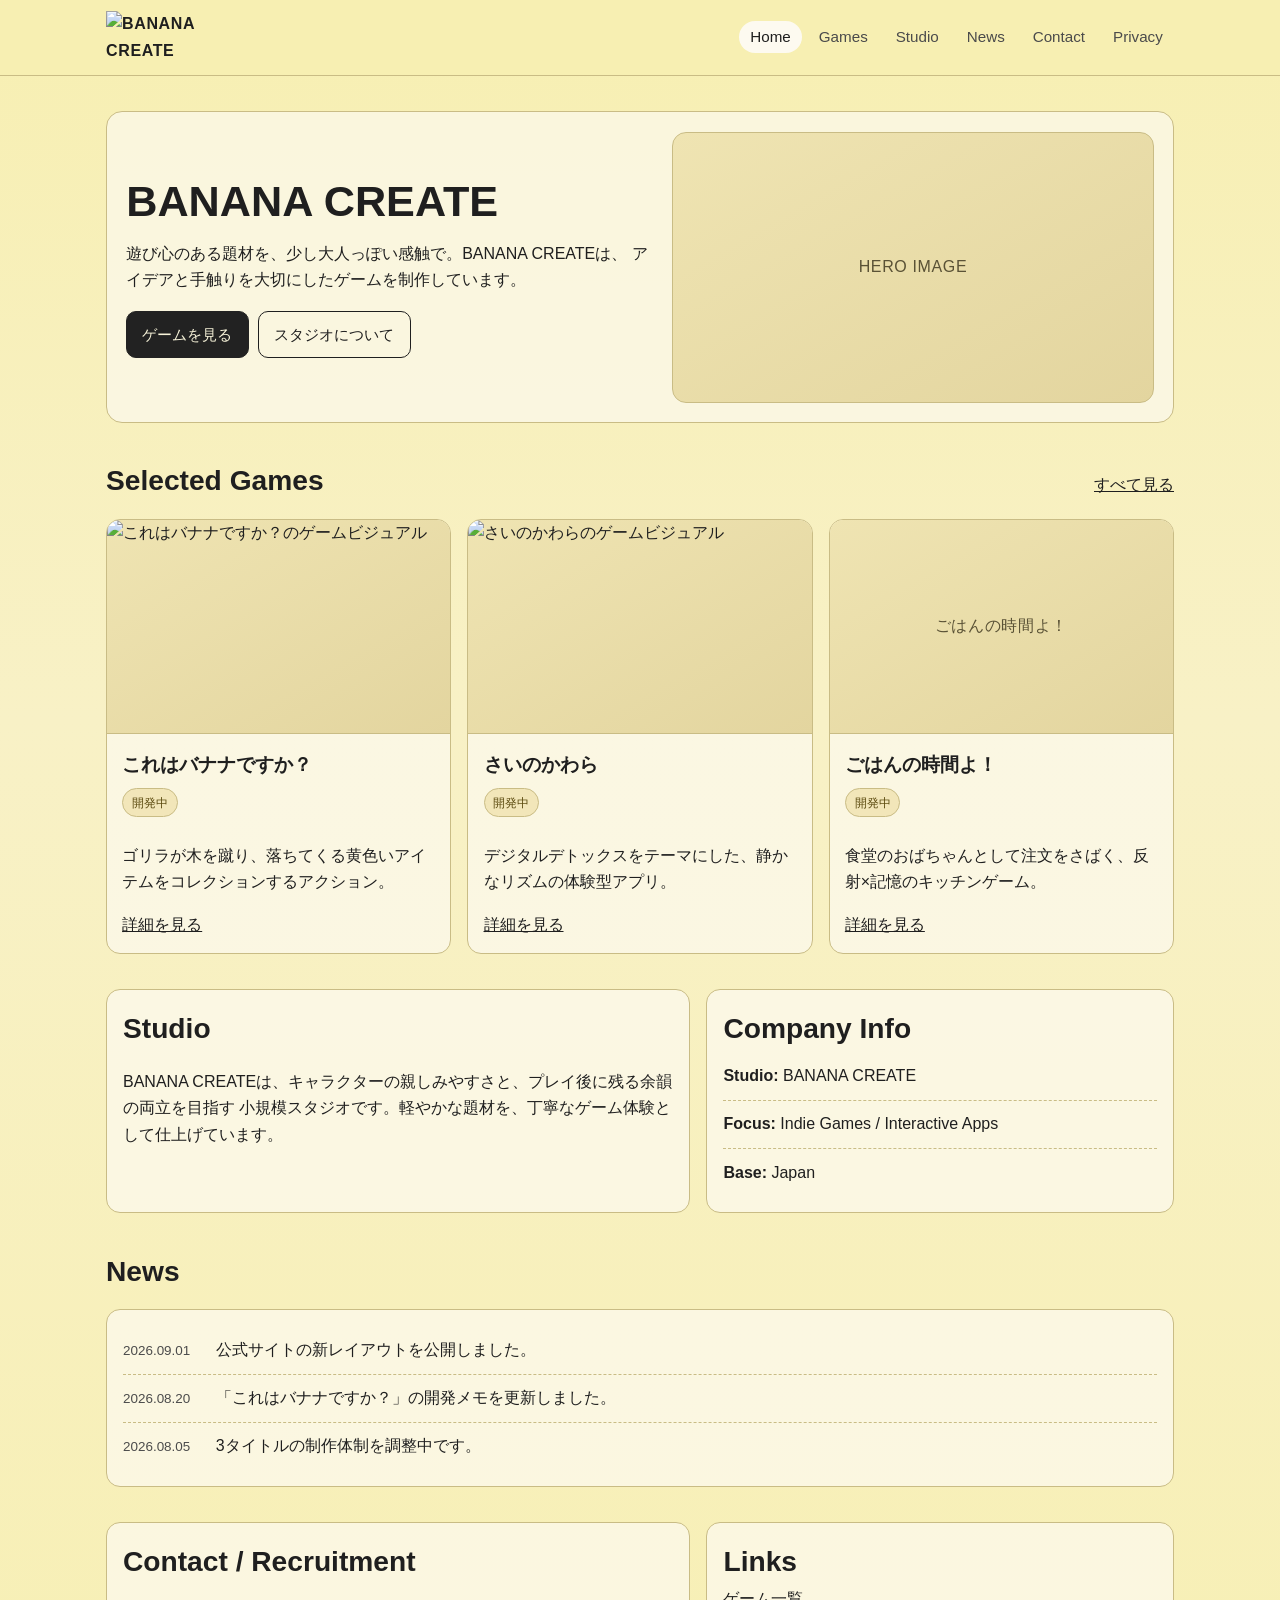
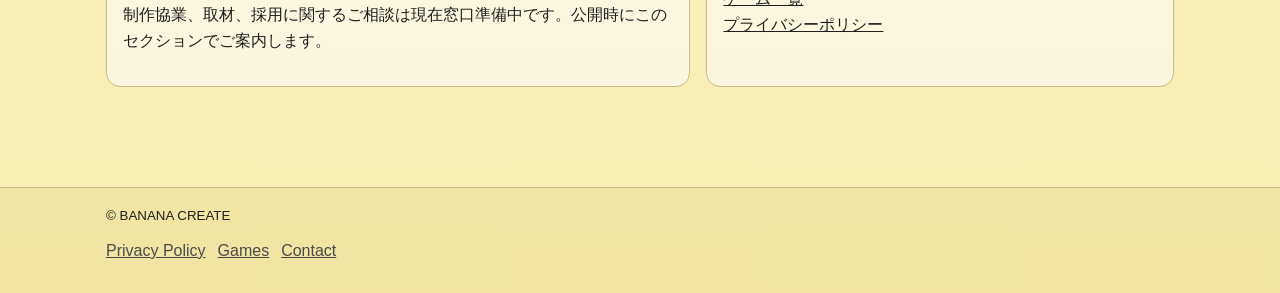
==== index.html @ 0232036c "Improve nav accessibility and image fallbacks Co-authored-by: chikainoue111-sys <240692958+chikainou" ====
<!doctype html>
<html lang="ja">
  <head>
    <meta charset="utf-8" />
    <meta name="viewport" content="width=device-width,initial-scale=1" />
    <title>BANANA CREATE | Indie Game Studio</title>
    <meta
      name="description"
      content="BANANA CREATEの公式サイト。制作中ゲーム、スタジオ情報、ニュース、連絡先を掲載。"
    />
    <link rel="stylesheet" href="./styles.css" />
  </head>
  <body>
    <a class="skip-link" href="#main">本文へスキップ</a>
    <header class="site-header">
      <div class="nav-wrap">
        <a class="brand" href="./index.html">
          <img src="./assets/logo-banana-create.png" alt="BANANA CREATE" />
        </a>
        <button class="menu-toggle" data-menu-toggle aria-expanded="false" aria-controls="global-nav">
          メニュー
        </button>
        <nav class="site-nav" id="global-nav" data-site-nav aria-label="グローバルナビゲーション">
          <ul>
            <li><a href="./index.html" aria-current="page">Home</a></li>
            <li><a href="./games/index.html">Games</a></li>
            <li><a href="#about">Studio</a></li>
            <li><a href="#news">News</a></li>
            <li><a href="#contact">Contact</a></li>
            <li><a href="./privacy.html">Privacy</a></li>
          </ul>
        </nav>
      </div>
    </header>

    <main id="main" class="main-wrap">
      <section class="hero" aria-labelledby="hero-title">
        <div class="hero-copy">
          <h1 id="hero-title">BANANA CREATE</h1>
          <p>
            遊び心のある題材を、少し大人っぽい感触で。BANANA CREATEは、
            アイデアと手触りを大切にしたゲームを制作しています。
          </p>
          <div class="hero-cta">
            <a class="btn btn-primary" href="./games/index.html">ゲームを見る</a>
            <a class="btn" href="#about">スタジオについて</a>
          </div>
        </div>
        <figure class="media-frame" data-fallback="HERO IMAGE">
          <img src="./assets/hero-banana-create.jpg" alt="BANANA CREATE メインビジュアル" loading="eager" />
          <figcaption class="media-fallback" hidden>HERO IMAGE</figcaption>
        </figure>
      </section>

      <section id="games" aria-labelledby="games-title">
        <div class="section-head">
          <h2 id="games-title">Selected Games</h2>
          <a href="./games/index.html">すべて見る</a>
        </div>
        <div class="games-grid">
          <article class="game-card">
            <figure class="media-frame" data-fallback="これはバナナですか？">
              <img src="./assets/game-koreha-banana.jpg" alt="これはバナナですか？のゲームビジュアル" loading="lazy" />
              <figcaption class="media-fallback" hidden>これはバナナですか？</figcaption>
            </figure>
            <div class="game-card-body">
              <h3>これはバナナですか？</h3>
              <span class="status">開発中</span>
              <p>ゴリラが木を蹴り、落ちてくる黄色いアイテムをコレクションするアクション。</p>
              <a href="./games/koreha-banana.html">詳細を見る</a>
            </div>
          </article>

          <article class="game-card">
            <figure class="media-frame" data-fallback="さいのかわら">
              <img src="./assets/game-sainokawara.jpg" alt="さいのかわらのゲームビジュアル" loading="lazy" />
              <figcaption class="media-fallback" hidden>さいのかわら</figcaption>
            </figure>
            <div class="game-card-body">
              <h3>さいのかわら</h3>
              <span class="status">開発中</span>
              <p>デジタルデトックスをテーマにした、静かなリズムの体験型アプリ。</p>
              <a href="./games/sainokawara.html">詳細を見る</a>
            </div>
          </article>

          <article class="game-card">
            <figure class="media-frame" data-fallback="ごはんの時間よ！">
              <img src="./assets/game-gohan-no-jikan.jpg" alt="ごはんの時間よ！のゲームビジュアル" loading="lazy" />
              <figcaption class="media-fallback" hidden>ごはんの時間よ！</figcaption>
            </figure>
            <div class="game-card-body">
              <h3>ごはんの時間よ！</h3>
              <span class="status">開発中</span>
              <p>食堂のおばちゃんとして注文をさばく、反射×記憶のキッチンゲーム。</p>
              <a href="./games/gohan-no-jikan.html">詳細を見る</a>
            </div>
          </article>
        </div>
      </section>

      <section id="about" class="split" aria-labelledby="about-title">
        <div class="panel">
          <h2 id="about-title">Studio</h2>
          <p>
            BANANA CREATEは、キャラクターの親しみやすさと、プレイ後に残る余韻の両立を目指す
            小規模スタジオです。軽やかな題材を、丁寧なゲーム体験として仕上げています。
          </p>
        </div>
        <div class="panel">
          <h2>Company Info</h2>
          <ul class="meta-list">
            <li><strong>Studio:</strong> BANANA CREATE</li>
            <li><strong>Focus:</strong> Indie Games / Interactive Apps</li>
            <li><strong>Base:</strong> Japan</li>
          </ul>
        </div>
      </section>

      <section id="news" aria-labelledby="news-title">
        <div class="section-head">
          <h2 id="news-title">News</h2>
        </div>
        <div class="panel">
          <ul class="news-list">
            <li><time datetime="2026-09-01">2026.09.01</time>公式サイトの新レイアウトを公開しました。</li>
            <li><time datetime="2026-08-20">2026.08.20</time>「これはバナナですか？」の開発メモを更新しました。</li>
            <li><time datetime="2026-08-05">2026.08.05</time>3タイトルの制作体制を調整中です。</li>
          </ul>
        </div>
      </section>

      <section id="contact" class="split" aria-labelledby="contact-title">
        <div class="panel">
          <h2 id="contact-title">Contact / Recruitment</h2>
          <p>
            制作協業、取材、採用に関するご相談は現在窓口準備中です。公開時にこのセクションでご案内します。
          </p>
        </div>
        <div class="panel">
          <h2>Links</h2>
          <ul class="link-list">
            <li><a href="./games/index.html">ゲーム一覧</a></li>
            <li><a href="./privacy.html">プライバシーポリシー</a></li>
          </ul>
        </div>
      </section>
    </main>

    <footer class="site-footer">
      <div class="footer-wrap">
        <small>© BANANA CREATE</small>
        <ul class="footer-links">
          <li><a href="./privacy.html">Privacy Policy</a></li>
          <li><a href="./games/index.html">Games</a></li>
          <li><a href="#contact">Contact</a></li>
        </ul>
      </div>
    </footer>
    <script src="./script.js"></script>
  </body>
  </html>
---- styles.css ----
:root {
  --bg: #f7efb2;
  --bg-strong: #f2e58f;
  --surface: #fdfaf0;
  --surface-muted: #efe4b2;
  --text: #1f1f1f;
  --text-muted: #4b4b4b;
  --line: #c9bc85;
  --accent: #9b7d17;
  --focus: #2c2c2c;
}

* {
  box-sizing: border-box;
}

html,
body {
  margin: 0;
  padding: 0;
}

body {
  font-family: "Hiragino Kaku Gothic ProN", "Yu Gothic", "Noto Sans JP", sans-serif;
  color: var(--text);
  background: linear-gradient(180deg, var(--bg), #f8f1c6 38%, #f7efb2);
  line-height: 1.65;
}

a {
  color: inherit;
}

.skip-link {
  position: absolute;
  left: -999px;
  top: 0;
  padding: 0.6rem 1rem;
  background: #ffffff;
  border: 1px solid var(--focus);
  z-index: 1000;
}

.skip-link:focus {
  left: 1rem;
  top: 1rem;
}

.site-header {
  position: sticky;
  top: 0;
  z-index: 20;
  background: rgba(247, 239, 178, 0.96);
  border-bottom: 1px solid var(--line);
  backdrop-filter: blur(4px);
}

.nav-wrap {
  max-width: 1100px;
  margin: 0 auto;
  padding: 0.7rem 1rem;
  display: flex;
  align-items: center;
  justify-content: space-between;
  gap: 1rem;
}

.brand {
  display: inline-flex;
  align-items: center;
  gap: 0.6rem;
  text-decoration: none;
  font-weight: 700;
  letter-spacing: 0.04em;
}

.brand img {
  width: 148px;
  max-width: 45vw;
  height: auto;
}

.menu-toggle {
  display: none;
}

.site-nav ul {
  list-style: none;
  margin: 0;
  padding: 0;
  display: flex;
  flex-wrap: wrap;
  gap: 0.35rem;
}

.site-nav a {
  text-decoration: none;
  padding: 0.45rem 0.7rem;
  border-radius: 999px;
  font-size: 0.95rem;
  color: var(--text-muted);
}

.site-nav a[aria-current="page"],
.site-nav a:hover,
.site-nav a:focus-visible {
  background: var(--surface);
  color: var(--text);
}

.main-wrap {
  max-width: 1100px;
  margin: 0 auto;
  padding: 1rem;
}

.hero {
  margin: 1.2rem 0 2rem;
  padding: 1.2rem;
  border: 1px solid var(--line);
  background: rgba(253, 250, 240, 0.68);
  border-radius: 16px;
  display: grid;
  gap: 1rem;
}

.hero-copy h1,
.page-title h1 {
  margin: 0;
  line-height: 1.2;
  font-size: clamp(1.8rem, 4vw, 2.7rem);
}

.hero-copy p {
  margin: 0.8rem 0 0;
  max-width: 40em;
}

.hero-cta {
  margin-top: 1.1rem;
  display: flex;
  gap: 0.6rem;
  flex-wrap: wrap;
}

.btn {
  display: inline-block;
  text-decoration: none;
  padding: 0.6rem 0.95rem;
  border: 1px solid var(--text);
  border-radius: 10px;
  font-size: 0.95rem;
  background: transparent;
}

.btn:hover,
.btn:focus-visible {
  background: var(--surface);
}

.btn-primary {
  background: #222;
  color: #f8f4da;
  border-color: #222;
}

.btn-primary:hover,
.btn-primary:focus-visible {
  background: #000;
}

.media-frame {
  position: relative;
  margin: 0;
  border-radius: 14px;
  overflow: hidden;
  border: 1px solid var(--line);
  background: linear-gradient(150deg, var(--surface-muted), #e3d59f);
}

.media-fallback {
  position: absolute;
  inset: 0;
  display: grid;
  place-items: center;
  text-align: center;
  padding: 1rem;
  color: #5a5236;
  letter-spacing: 0.04em;
}

.media-frame img {
  width: 100%;
  height: 100%;
  display: block;
  object-fit: cover;
}

.hero .media-frame {
  aspect-ratio: 16 / 9;
}

.media-frame.is-missing img {
  visibility: hidden;
}

.media-fallback[hidden] {
  display: none;
}

section {
  margin: 2.2rem 0;
}

.section-head {
  display: flex;
  justify-content: space-between;
  align-items: baseline;
  gap: 1rem;
  margin-bottom: 0.9rem;
}

h2 {
  margin: 0;
  font-size: clamp(1.35rem, 2.2vw, 1.8rem);
}

.muted {
  color: var(--text-muted);
}

.games-grid {
  display: grid;
  gap: 1rem;
}

.game-card {
  border: 1px solid var(--line);
  border-radius: 14px;
  background: rgba(253, 250, 240, 0.7);
  overflow: hidden;
}

.game-card .media-frame {
  aspect-ratio: 16 / 10;
  border: 0;
  border-bottom: 1px solid var(--line);
  border-radius: 0;
}

.game-card-body {
  padding: 0.95rem;
}

.game-card h3 {
  margin: 0;
  font-size: 1.2rem;
}

.status {
  display: inline-block;
  margin: 0.45rem 0 0.6rem;
  font-size: 0.78rem;
  border: 1px solid var(--line);
  border-radius: 999px;
  padding: 0.2rem 0.55rem;
  color: #5b4a0f;
  background: #f2e6b9;
}

.split {
  display: grid;
  gap: 1rem;
}

.panel {
  border: 1px solid var(--line);
  border-radius: 14px;
  background: rgba(253, 250, 240, 0.72);
  padding: 1rem;
}

.news-list,
.meta-list,
.link-list {
  list-style: none;
  margin: 0;
  padding: 0;
}

.news-list li,
.meta-list li {
  padding: 0.65rem 0;
  border-bottom: 1px dashed var(--line);
}

.news-list li:last-child,
.meta-list li:last-child {
  border-bottom: 0;
}

.news-list time {
  font-size: 0.84rem;
  color: var(--text-muted);
  display: inline-block;
  width: 5.8rem;
}

.page-title {
  margin: 1.2rem 0 1rem;
  border-left: 4px solid var(--accent);
  padding-left: 0.85rem;
}

.detail-hero {
  display: grid;
  gap: 1rem;
}

.detail-hero .media-frame {
  aspect-ratio: 16 / 9;
}

.feature-grid {
  display: grid;
  gap: 0.8rem;
}

.feature {
  border: 1px solid var(--line);
  border-radius: 12px;
  background: rgba(253, 250, 240, 0.68);
  padding: 0.8rem 0.9rem;
}

.feature h3 {
  margin: 0 0 0.3rem;
  font-size: 1rem;
}

.site-footer {
  margin-top: 3rem;
  border-top: 1px solid var(--line);
  background: rgba(236, 223, 151, 0.55);
}

.footer-wrap {
  max-width: 1100px;
  margin: 0 auto;
  padding: 1.1rem 1rem 1.8rem;
  display: grid;
  gap: 0.65rem;
}

.footer-links {
  display: flex;
  flex-wrap: wrap;
  gap: 0.75rem;
  padding: 0;
  margin: 0;
  list-style: none;
}

.footer-links a {
  color: var(--text-muted);
}

a:focus-visible,
button:focus-visible {
  outline: 2px solid var(--focus);
  outline-offset: 2px;
}

@media (min-width: 760px) {
  .hero {
    grid-template-columns: 1.1fr 1fr;
    align-items: center;
  }

  .games-grid {
    grid-template-columns: repeat(3, minmax(0, 1fr));
  }

  .split {
    grid-template-columns: 1.25fr 1fr;
  }

  .detail-hero {
    grid-template-columns: 1.35fr 1fr;
    align-items: start;
  }

  .feature-grid {
    grid-template-columns: repeat(3, minmax(0, 1fr));
  }
}

@media (max-width: 799px) {
  .menu-toggle {
    display: inline-flex;
    border: 1px solid var(--line);
    background: var(--surface);
    border-radius: 8px;
    padding: 0.35rem 0.55rem;
    color: var(--text-muted);
  }

  .site-nav {
    width: 100%;
    padding-top: 0.5rem;
  }

  .nav-wrap {
    flex-wrap: wrap;
  }

  .site-nav ul {
    width: 100%;
  }

  .site-nav[hidden] {
    display: none !important;
  }
}

@media (prefers-reduced-motion: reduce) {
  *,
  *::before,
  *::after {
    animation-duration: 0.01ms !important;
    animation-iteration-count: 1 !important;
    transition-duration: 0.01ms !important;
    scroll-behavior: auto !important;
  }
}
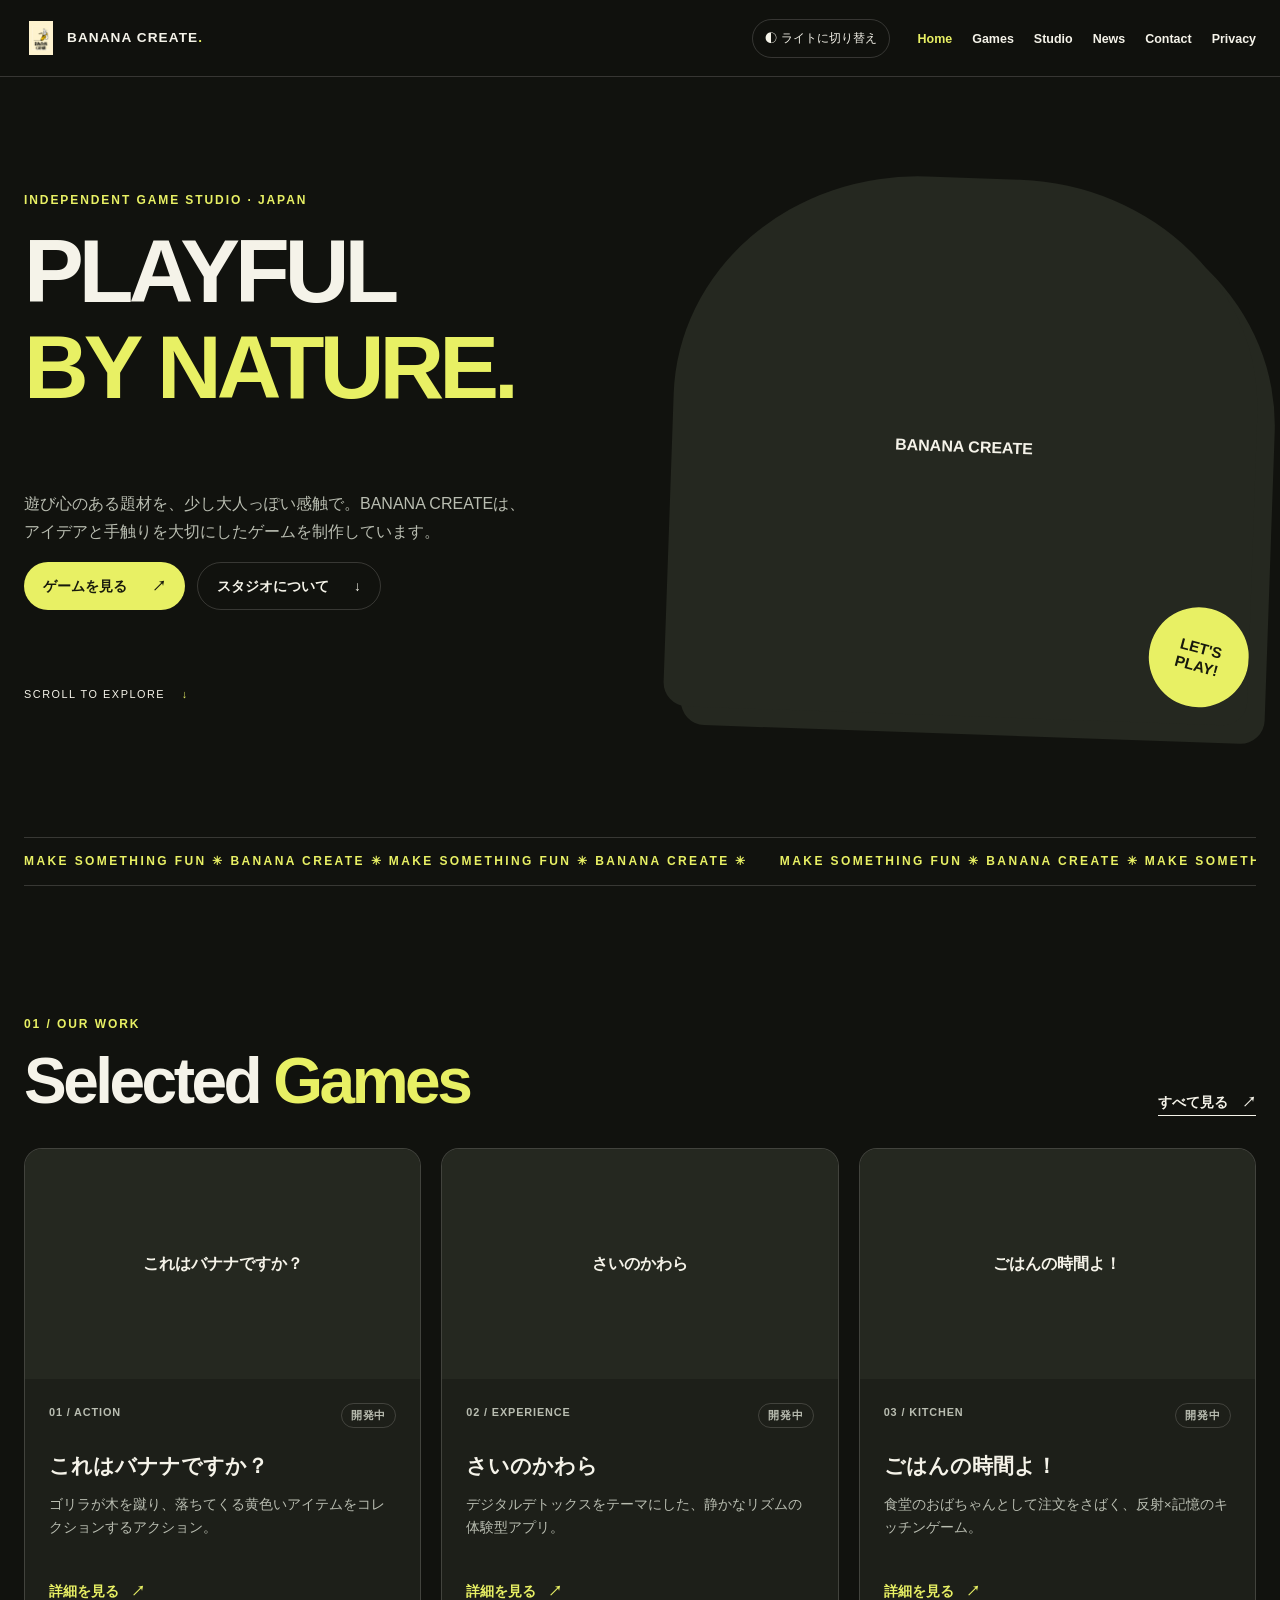
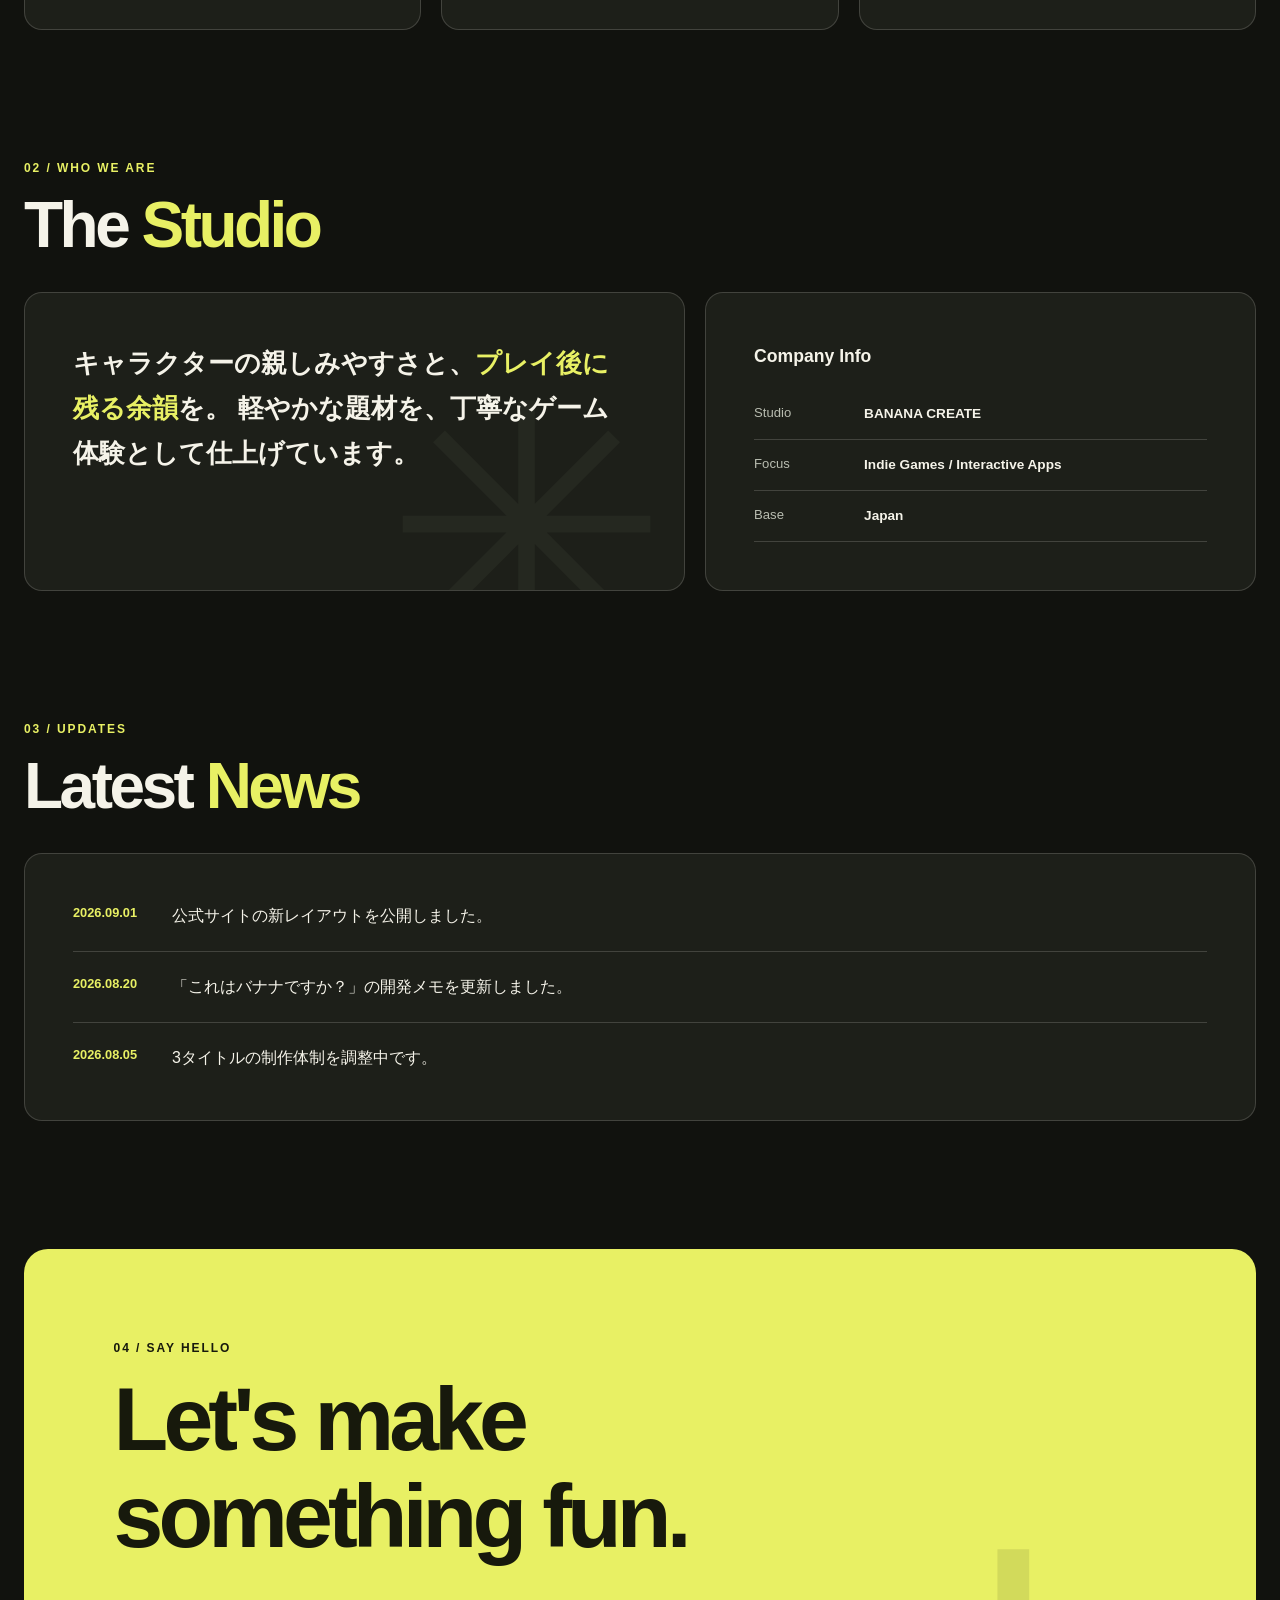
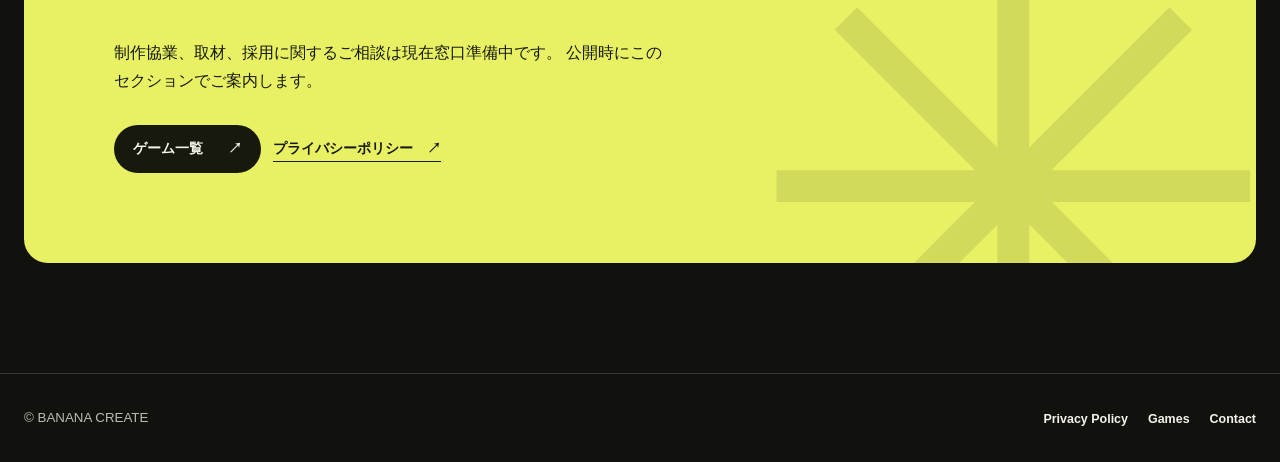
==== commit 160a074d: "ページ作成" ====
--- a/index.html
+++ b/index.html
@@ -3,30 +3,49 @@
   <head>
     <meta charset="utf-8" />
     <meta name="viewport" content="width=device-width,initial-scale=1" />
+    <meta name="theme-color" content="#11120e" />
     <title>BANANA CREATE | Indie Game Studio</title>
     <meta
       name="description"
       content="BANANA CREATEの公式サイト。制作中ゲーム、スタジオ情報、ニュース、連絡先を掲載。"
     />
     <link rel="stylesheet" href="./styles.css" />
+    <script src="./script.js" defer></script>
   </head>
   <body>
     <a class="skip-link" href="#main">本文へスキップ</a>
+    <div class="scroll-progress" aria-hidden="true"></div>
+
     <header class="site-header">
       <div class="nav-wrap">
-        <a class="brand" href="./index.html">
-          <img src="./assets/logo-banana-create.png" alt="BANANA CREATE" />
+        <a class="brand" href="./index.html" aria-label="BANANA CREATE ホーム">
+          <img src="./assets/logo-banana-create.png" alt="" />
+          <span>BANANA CREATE<span class="brand-dot">.</span></span>
         </a>
-        <button class="menu-toggle" data-menu-toggle aria-expanded="false" aria-controls="global-nav">
-          メニュー
-        </button>
+
+        <div class="header-actions">
+          <button class="theme-toggle" type="button" data-theme-toggle aria-pressed="false">
+            <span aria-hidden="true">◐</span>
+            <span data-theme-label>ライトに切り替え</span>
+          </button>
+          <button
+            class="menu-toggle"
+            type="button"
+            data-menu-toggle
+            aria-expanded="false"
+            aria-controls="global-nav"
+          >
+            メニュー
+          </button>
+        </div>
+
         <nav class="site-nav" id="global-nav" data-site-nav aria-label="グローバルナビゲーション">
           <ul>
             <li><a href="./index.html" aria-current="page">Home</a></li>
             <li><a href="./games/index.html">Games</a></li>
-            <li><a href="#about">Studio</a></li>
-            <li><a href="#news">News</a></li>
-            <li><a href="#contact">Contact</a></li>
+            <li><a href="./studio.html">Studio</a></li>
+            <li><a href="./news/index.html">News</a></li>
+            <li><a href="./contact/index.html">Contact</a></li>
             <li><a href="./privacy.html">Privacy</a></li>
           </ul>
         </nav>
@@ -36,113 +55,150 @@
     <main id="main" class="main-wrap">
       <section class="hero" aria-labelledby="hero-title">
         <div class="hero-copy">
-          <h1 id="hero-title">BANANA CREATE</h1>
-          <p>
+          <p class="eyebrow">INDEPENDENT GAME STUDIO · JAPAN</p>
+          <h1 id="hero-title">PLAYFUL<br /><em>BY NATURE.</em></h1>
+          <p class="hero-lead">
             遊び心のある題材を、少し大人っぽい感触で。BANANA CREATEは、
             アイデアと手触りを大切にしたゲームを制作しています。
           </p>
           <div class="hero-cta">
-            <a class="btn btn-primary" href="./games/index.html">ゲームを見る</a>
-            <a class="btn" href="#about">スタジオについて</a>
-          </div>
-        </div>
-        <figure class="media-frame" data-fallback="HERO IMAGE">
-          <img src="./assets/hero-banana-create.jpg" alt="BANANA CREATE メインビジュアル" loading="eager" />
-          <figcaption class="media-fallback" hidden>HERO IMAGE</figcaption>
+            <a class="btn btn-primary" href="./games/index.html">ゲームを見る <span aria-hidden="true">↗</span></a>
+            <a class="btn btn-outline" href="#about">スタジオについて <span aria-hidden="true">↓</span></a>
+          </div>
+          <p class="hero-scroll" aria-hidden="true">SCROLL TO EXPLORE <span>↓</span></p>
+        </div>
+
+        <figure class="media-frame hero-media" data-fallback="BANANA CREATE">
+          <img
+            src="./assets/hero-banana-create.jpg"
+            alt="BANANA CREATE メインビジュアル"
+            loading="eager"
+            fetchpriority="high"
+          />
+          <figcaption class="media-fallback" hidden>BANANA CREATE</figcaption>
+          <span class="hero-sticker" aria-hidden="true">LET'S<br />PLAY!</span>
         </figure>
       </section>
 
-      <section id="games" aria-labelledby="games-title">
-        <div class="section-head">
-          <h2 id="games-title">Selected Games</h2>
-          <a href="./games/index.html">すべて見る</a>
-        </div>
+      <div class="ticker" aria-hidden="true">
+        <div class="ticker-track">
+          <span>MAKE SOMETHING FUN ✳ BANANA CREATE ✳ MAKE SOMETHING FUN ✳ BANANA CREATE ✳</span>
+          <span>MAKE SOMETHING FUN ✳ BANANA CREATE ✳ MAKE SOMETHING FUN ✳ BANANA CREATE ✳</span>
+        </div>
+      </div>
+
+      <section id="games" class="content-section" aria-labelledby="games-title">
+        <div class="section-head" data-reveal>
+          <div>
+            <p class="eyebrow">01 / OUR WORK</p>
+            <h2 id="games-title">Selected <em>Games</em></h2>
+          </div>
+          <a class="text-link" href="./games/index.html">すべて見る <span aria-hidden="true">↗</span></a>
+        </div>
+
         <div class="games-grid">
-          <article class="game-card">
-            <figure class="media-frame" data-fallback="これはバナナですか？">
+          <article class="game-card" data-reveal>
+            <figure class="media-frame card-media" data-fallback="これはバナナですか？">
               <img src="./assets/game-koreha-banana.jpg" alt="これはバナナですか？のゲームビジュアル" loading="lazy" />
               <figcaption class="media-fallback" hidden>これはバナナですか？</figcaption>
             </figure>
             <div class="game-card-body">
+              <div class="card-meta"><span>01 / ACTION</span><span class="status">開発中</span></div>
               <h3>これはバナナですか？</h3>
-              <span class="status">開発中</span>
               <p>ゴリラが木を蹴り、落ちてくる黄色いアイテムをコレクションするアクション。</p>
-              <a href="./games/koreha-banana.html">詳細を見る</a>
+              <a class="card-link" href="./games/koreha-banana.html">
+                詳細を見る <span aria-hidden="true">↗</span>
+              </a>
             </div>
           </article>
 
-          <article class="game-card">
-            <figure class="media-frame" data-fallback="さいのかわら">
+          <article class="game-card" data-reveal>
+            <figure class="media-frame card-media" data-fallback="さいのかわら">
               <img src="./assets/game-sainokawara.jpg" alt="さいのかわらのゲームビジュアル" loading="lazy" />
               <figcaption class="media-fallback" hidden>さいのかわら</figcaption>
             </figure>
             <div class="game-card-body">
+              <div class="card-meta"><span>02 / EXPERIENCE</span><span class="status">開発中</span></div>
               <h3>さいのかわら</h3>
-              <span class="status">開発中</span>
               <p>デジタルデトックスをテーマにした、静かなリズムの体験型アプリ。</p>
-              <a href="./games/sainokawara.html">詳細を見る</a>
+              <a class="card-link" href="./games/sainokawara.html">
+                詳細を見る <span aria-hidden="true">↗</span>
+              </a>
             </div>
           </article>
 
-          <article class="game-card">
-            <figure class="media-frame" data-fallback="ごはんの時間よ！">
+          <article class="game-card" data-reveal>
+            <figure class="media-frame card-media" data-fallback="ごはんの時間よ！">
               <img src="./assets/game-gohan-no-jikan.jpg" alt="ごはんの時間よ！のゲームビジュアル" loading="lazy" />
               <figcaption class="media-fallback" hidden>ごはんの時間よ！</figcaption>
             </figure>
             <div class="game-card-body">
+              <div class="card-meta"><span>03 / KITCHEN</span><span class="status">開発中</span></div>
               <h3>ごはんの時間よ！</h3>
-              <span class="status">開発中</span>
               <p>食堂のおばちゃんとして注文をさばく、反射×記憶のキッチンゲーム。</p>
-              <a href="./games/gohan-no-jikan.html">詳細を見る</a>
+              <a class="card-link" href="./games/gohan-no-jikan.html">
+                詳細を見る <span aria-hidden="true">↗</span>
+              </a>
             </div>
           </article>
         </div>
       </section>
 
-      <section id="about" class="split" aria-labelledby="about-title">
-        <div class="panel">
-          <h2 id="about-title">Studio</h2>
+      <section id="about" class="content-section" aria-labelledby="about-title">
+        <div class="section-head" data-reveal>
+          <div>
+            <p class="eyebrow">02 / WHO WE ARE</p>
+            <h2 id="about-title">The <em>Studio</em></h2>
+          </div>
+        </div>
+        <div class="split">
+          <div class="panel statement" data-reveal>
+            <span class="panel-symbol" aria-hidden="true">✳</span>
+            <p>
+              キャラクターの親しみやすさと、<strong>プレイ後に残る余韻</strong>を。
+              軽やかな題材を、丁寧なゲーム体験として仕上げています。
+            </p>
+          </div>
+          <div class="panel" data-reveal>
+            <h3>Company Info</h3>
+            <dl class="meta-list">
+              <div><dt>Studio</dt><dd>BANANA CREATE</dd></div>
+              <div><dt>Focus</dt><dd>Indie Games / Interactive Apps</dd></div>
+              <div><dt>Base</dt><dd>Japan</dd></div>
+            </dl>
+          </div>
+        </div>
+      </section>
+
+      <section id="news" class="content-section" aria-labelledby="news-title">
+        <div class="section-head" data-reveal>
+          <div>
+            <p class="eyebrow">03 / UPDATES</p>
+            <h2 id="news-title">Latest <em>News</em></h2>
+          </div>
+        </div>
+        <div class="panel news-panel" data-reveal>
+          <ul class="news-list">
+            <li><time datetime="2026-09-01">2026.09.01</time><span>公式サイトの新レイアウトを公開しました。</span></li>
+            <li><time datetime="2026-08-20">2026.08.20</time><span>「これはバナナですか？」の開発メモを更新しました。</span></li>
+            <li><time datetime="2026-08-05">2026.08.05</time><span>3タイトルの制作体制を調整中です。</span></li>
+          </ul>
+        </div>
+      </section>
+
+      <section id="contact" class="content-section" aria-labelledby="contact-title">
+        <div class="contact-panel" data-reveal>
+          <p class="eyebrow">04 / SAY HELLO</p>
+          <h2 id="contact-title">Let's make<br /><em>something fun.</em></h2>
           <p>
-            BANANA CREATEは、キャラクターの親しみやすさと、プレイ後に残る余韻の両立を目指す
-            小規模スタジオです。軽やかな題材を、丁寧なゲーム体験として仕上げています。
+            制作協業、取材、採用に関するご相談は現在窓口準備中です。
+            公開時にこのセクションでご案内します。
           </p>
-        </div>
-        <div class="panel">
-          <h2>Company Info</h2>
-          <ul class="meta-list">
-            <li><strong>Studio:</strong> BANANA CREATE</li>
-            <li><strong>Focus:</strong> Indie Games / Interactive Apps</li>
-            <li><strong>Base:</strong> Japan</li>
-          </ul>
-        </div>
-      </section>
-
-      <section id="news" aria-labelledby="news-title">
-        <div class="section-head">
-          <h2 id="news-title">News</h2>
-        </div>
-        <div class="panel">
-          <ul class="news-list">
-            <li><time datetime="2026-09-01">2026.09.01</time>公式サイトの新レイアウトを公開しました。</li>
-            <li><time datetime="2026-08-20">2026.08.20</time>「これはバナナですか？」の開発メモを更新しました。</li>
-            <li><time datetime="2026-08-05">2026.08.05</time>3タイトルの制作体制を調整中です。</li>
-          </ul>
-        </div>
-      </section>
-
-      <section id="contact" class="split" aria-labelledby="contact-title">
-        <div class="panel">
-          <h2 id="contact-title">Contact / Recruitment</h2>
-          <p>
-            制作協業、取材、採用に関するご相談は現在窓口準備中です。公開時にこのセクションでご案内します。
-          </p>
-        </div>
-        <div class="panel">
-          <h2>Links</h2>
-          <ul class="link-list">
-            <li><a href="./games/index.html">ゲーム一覧</a></li>
-            <li><a href="./privacy.html">プライバシーポリシー</a></li>
-          </ul>
+          <div class="contact-links">
+            <a class="btn btn-dark" href="./games/index.html">ゲーム一覧 <span aria-hidden="true">↗</span></a>
+            <a class="text-link" href="./privacy.html">プライバシーポリシー <span aria-hidden="true">↗</span></a>
+          </div>
+          <span class="contact-decoration" aria-hidden="true">✳</span>
         </div>
       </section>
     </main>
@@ -153,10 +209,13 @@
         <ul class="footer-links">
           <li><a href="./privacy.html">Privacy Policy</a></li>
           <li><a href="./games/index.html">Games</a></li>
-          <li><a href="#contact">Contact</a></li>
+          <li><a href="./contact/index.html">Contact</a></li>
         </ul>
       </div>
     </footer>
-    <script src="./script.js"></script>
+
+    <button class="back-to-top" type="button" data-back-to-top aria-label="ページ上部へ戻る">
+      ↑
+    </button>
   </body>
-  </html>
+</html>
--- a/styles.css
+++ b/styles.css
@@ -1,435 +1,1941 @@
 :root {
-  --bg: #f7efb2;
-  --bg-strong: #f2e58f;
-  --surface: #fdfaf0;
-  --surface-muted: #efe4b2;
-  --text: #1f1f1f;
-  --text-muted: #4b4b4b;
-  --line: #c9bc85;
-  --accent: #9b7d17;
-  --focus: #2c2c2c;
-}
-
-* {
-  box-sizing: border-box;
-}
-
-html,
+  color-scheme: dark;
+  --bg: #11120e;
+  --surface: #1d1f19;
+  --surface-raised: #252820;
+  --text: #f5f3e9;
+  --muted: #b9bdb1;
+  --line: rgba(245, 243, 233, .17);
+  --accent: #e8f064;
+  --accent-text: #17190c;
+  --header: rgba(17, 18, 14, .88);
+}
+
+:root[data-theme="light"] {
+  color-scheme: light;
+  --bg: #f5f4eb;
+  --surface: #fffef8;
+  --surface-raised: #ebece1;
+  --text: #191b15;
+  --muted: #51584b;
+  --line: rgba(25, 27, 21, .2);
+  --accent: #dbe642;
+  --accent-text: #17190c;
+  --header: rgba(245, 244, 235, .9);
+}
+
+* { box-sizing: border-box; }
+html { scroll-behavior: smooth; }
 body {
   margin: 0;
-  padding: 0;
-}
-
-body {
-  font-family: "Hiragino Kaku Gothic ProN", "Yu Gothic", "Noto Sans JP", sans-serif;
+  background: var(--bg);
   color: var(--text);
-  background: linear-gradient(180deg, var(--bg), #f8f1c6 38%, #f7efb2);
-  line-height: 1.65;
-}
-
-a {
-  color: inherit;
-}
+  font-family: "Hiragino Kaku Gothic ProN", "Yu Gothic", Meiryo, sans-serif;
+  line-height: 1.75;
+  transition: background-color .25s, color .25s;
+}
+button, a { -webkit-tap-highlight-color: transparent; }
+button { font: inherit; cursor: pointer; }
+a { color: inherit; text-decoration: none; }
+a:focus-visible, button:focus-visible {
+  outline: 3px solid var(--accent);
+  outline-offset: 4px;
+}
+img { display: block; max-width: 100%; }
+figure, h1, h2, h3, p { margin-top: 0; }
+section[id] { scroll-margin-top: 110px; }
 
 .skip-link {
-  position: absolute;
-  left: -999px;
+  position: fixed;
+  z-index: 100;
+  top: -80px;
+  left: 16px;
+  padding: 10px 16px;
+  background: var(--accent);
+  color: var(--accent-text);
+}
+.skip-link:focus { top: 12px; }
+
+.scroll-progress {
+  position: fixed;
+  z-index: 80;
   top: 0;
-  padding: 0.6rem 1rem;
-  background: #ffffff;
-  border: 1px solid var(--focus);
-  z-index: 1000;
-}
-
-.skip-link:focus {
-  left: 1rem;
-  top: 1rem;
+  left: 0;
+  width: 100%;
+  height: 4px;
+  background: var(--accent);
+  transform: scaleX(0);
+  transform-origin: left;
+  pointer-events: none;
 }
 
 .site-header {
   position: sticky;
+  z-index: 50;
   top: 0;
-  z-index: 20;
-  background: rgba(247, 239, 178, 0.96);
+  background: var(--header);
   border-bottom: 1px solid var(--line);
-  backdrop-filter: blur(4px);
-}
-
+  backdrop-filter: blur(16px);
+}
+.nav-wrap, .main-wrap, .footer-wrap {
+  width: min(1240px, calc(100% - 48px));
+  margin-inline: auto;
+}
 .nav-wrap {
-  max-width: 1100px;
-  margin: 0 auto;
-  padding: 0.7rem 1rem;
   display: flex;
   align-items: center;
-  justify-content: space-between;
-  gap: 1rem;
-}
-
+  gap: 28px;
+  min-height: 76px;
+}
 .brand {
   display: inline-flex;
   align-items: center;
-  gap: 0.6rem;
-  text-decoration: none;
-  font-weight: 700;
-  letter-spacing: 0.04em;
-}
-
-.brand img {
-  width: 148px;
-  max-width: 45vw;
-  height: auto;
-}
-
-.menu-toggle {
-  display: none;
-}
-
-.site-nav ul {
-  list-style: none;
+  gap: 9px;
+  margin-right: auto;
+  font-size: .85rem;
+  font-weight: 900;
+  letter-spacing: .08em;
+  white-space: nowrap;
+}
+.brand img { width: 34px; height: 34px; object-fit: contain; }
+.brand-dot { color: var(--accent); }
+.header-actions { display: flex; align-items: center; gap: 10px; }
+.theme-toggle, .menu-toggle {
+  padding: 8px 12px;
+  background: transparent;
+  color: var(--text);
+  border: 1px solid var(--line);
+  border-radius: 999px;
+  font-size: .75rem;
+  white-space: nowrap;
+}
+.theme-toggle:hover, .menu-toggle:hover { border-color: var(--accent); }
+.menu-toggle { display: none; }
+.site-nav ul, .footer-links {
+  display: flex;
+  gap: 20px;
+  align-items: center;
   margin: 0;
   padding: 0;
-  display: flex;
-  flex-wrap: wrap;
-  gap: 0.35rem;
-}
-
-.site-nav a {
-  text-decoration: none;
-  padding: 0.45rem 0.7rem;
+  list-style: none;
+}
+.site-nav a, .footer-links a { font-size: .78rem; font-weight: 700; }
+.site-nav a:hover, .site-nav a[aria-current="page"], .footer-links a:hover {
+  color: var(--accent);
+}
+
+.hero {
+  display: grid;
+  grid-template-columns: 1fr 1fr;
+  align-items: center;
+  gap: clamp(32px, 5vw, 80px);
+  min-height: min(760px, calc(100svh - 76px));
+  padding-block: 70px 90px;
+}
+.eyebrow {
+  color: var(--accent);
+  font-size: .75rem;
+  font-weight: 800;
+  letter-spacing: .16em;
+}
+.hero h1, .section-head h2, .contact-panel h2 {
+  line-height: 1.08;
+  letter-spacing: -.055em;
+  font-weight: 900;
+}
+.hero h1 { font-size: clamp(3.2rem, 7vw, 7.3rem); }
+.hero h1 em, .section-head h2 em, .contact-panel h2 em {
+  color: var(--accent);
+  font-style: normal;
+}
+.hero-lead { max-width: 520px; color: var(--muted); }
+.hero-cta, .contact-links { display: flex; flex-wrap: wrap; gap: 12px; align-items: center; }
+.btn {
+  display: inline-flex;
+  align-items: center;
+  justify-content: space-between;
+  gap: 25px;
+  min-height: 48px;
+  padding: 10px 19px;
   border-radius: 999px;
-  font-size: 0.95rem;
-  color: var(--text-muted);
-}
-
-.site-nav a[aria-current="page"],
-.site-nav a:hover,
-.site-nav a:focus-visible {
-  background: var(--surface);
-  color: var(--text);
-}
-
-.main-wrap {
-  max-width: 1100px;
-  margin: 0 auto;
-  padding: 1rem;
-}
-
-.hero {
-  margin: 1.2rem 0 2rem;
-  padding: 1.2rem;
-  border: 1px solid var(--line);
-  background: rgba(253, 250, 240, 0.68);
-  border-radius: 16px;
-  display: grid;
-  gap: 1rem;
-}
-
-.hero-copy h1,
-.page-title h1 {
+  font-size: .85rem;
+  font-weight: 800;
+  transition: transform .2s, background-color .2s;
+}
+.btn:hover { transform: translateY(-3px); }
+.btn-primary { background: var(--accent); color: var(--accent-text); }
+.btn-outline { border: 1px solid var(--line); }
+.btn-outline:hover { background: var(--surface-raised); }
+.hero-scroll { margin: 75px 0 0; font-size: .68rem; letter-spacing: .14em; }
+.hero-scroll span { margin-left: 12px; color: var(--accent); }
+
+.media-frame {
+  position: relative;
+  overflow: hidden;
   margin: 0;
-  line-height: 1.2;
-  font-size: clamp(1.8rem, 4vw, 2.7rem);
-}
-
-.hero-copy p {
-  margin: 0.8rem 0 0;
-  max-width: 40em;
-}
-
-.hero-cta {
-  margin-top: 1.1rem;
-  display: flex;
-  gap: 0.6rem;
-  flex-wrap: wrap;
-}
-
-.btn {
-  display: inline-block;
-  text-decoration: none;
-  padding: 0.6rem 0.95rem;
-  border: 1px solid var(--text);
-  border-radius: 10px;
-  font-size: 0.95rem;
-  background: transparent;
-}
-
-.btn:hover,
-.btn:focus-visible {
-  background: var(--surface);
-}
-
-.btn-primary {
-  background: #222;
-  color: #f8f4da;
-  border-color: #222;
-}
-
-.btn-primary:hover,
-.btn-primary:focus-visible {
-  background: #000;
-}
-
-.media-frame {
-  position: relative;
-  margin: 0;
-  border-radius: 14px;
-  overflow: hidden;
-  border: 1px solid var(--line);
-  background: linear-gradient(150deg, var(--surface-muted), #e3d59f);
-}
-
-.media-fallback {
-  position: absolute;
-  inset: 0;
-  display: grid;
-  place-items: center;
-  text-align: center;
-  padding: 1rem;
-  color: #5a5236;
-  letter-spacing: 0.04em;
-}
-
+  background: var(--surface-raised);
+}
 .media-frame img {
   width: 100%;
   height: 100%;
-  display: block;
   object-fit: cover;
 }
-
-.hero .media-frame {
-  aspect-ratio: 16 / 9;
-}
-
-.media-frame.is-missing img {
-  visibility: hidden;
-}
-
-.media-fallback[hidden] {
-  display: none;
-}
-
-section {
-  margin: 2.2rem 0;
-}
-
+.media-frame img[hidden] { display: none; }
+.media-fallback:not([hidden]) {
+  position: absolute;
+  inset: 0;
+  display: grid;
+  place-items: center;
+  padding: 20px;
+  color: var(--text);
+  font-weight: 900;
+  text-align: center;
+}
+.hero-media {
+  height: clamp(360px, 42vw, 590px);
+  border-radius: 42% 42% 24px 24px;
+  transform: rotate(2deg);
+  box-shadow: 18px 18px 0 var(--surface-raised);
+}
+.hero-media img { transition: transform .7s; }
+.hero-media:hover img { transform: scale(1.06); }
+.hero-sticker {
+  position: absolute;
+  right: 0;
+  bottom: 3%;
+  display: grid;
+  place-items: center;
+  width: 100px;
+  height: 100px;
+  background: var(--accent);
+  color: var(--accent-text);
+  border-radius: 50%;
+  font-size: .95rem;
+  font-weight: 900;
+  line-height: 1.2;
+  text-align: center;
+  transform: rotate(13deg);
+}
+
+.ticker {
+  overflow: hidden;
+  border-block: 1px solid var(--line);
+  padding-block: 13px;
+  color: var(--accent);
+  font-size: .75rem;
+  font-weight: 900;
+  letter-spacing: .2em;
+  white-space: nowrap;
+}
+.ticker-track { display: flex; width: max-content; animation: ticker 30s linear infinite; }
+.ticker-track span { padding-right: 2rem; }
+@keyframes ticker { to { transform: translateX(-50%); } }
+
+.content-section { padding-block: clamp(75px, 10vw, 140px) 0; }
 .section-head {
   display: flex;
   justify-content: space-between;
-  align-items: baseline;
-  gap: 1rem;
-  margin-bottom: 0.9rem;
-}
-
-h2 {
-  margin: 0;
-  font-size: clamp(1.35rem, 2.2vw, 1.8rem);
-}
-
-.muted {
-  color: var(--text-muted);
-}
-
-.games-grid {
-  display: grid;
-  gap: 1rem;
-}
-
+  align-items: end;
+  gap: 20px;
+  margin-bottom: 32px;
+}
+.section-head h2 { margin-bottom: 0; font-size: clamp(2.6rem, 5vw, 5rem); }
+.text-link {
+  display: inline-flex;
+  align-items: center;
+  gap: 14px;
+  font-size: .86rem;
+  font-weight: 800;
+  border-bottom: 1px solid currentColor;
+}
+.text-link:hover { color: var(--accent); }
+
+.games-grid { display: grid; grid-template-columns: repeat(3, minmax(0, 1fr)); gap: 20px; }
 .game-card {
+  position: relative;
+  overflow: hidden;
+  background: var(--surface);
   border: 1px solid var(--line);
-  border-radius: 14px;
-  background: rgba(253, 250, 240, 0.7);
-  overflow: hidden;
-}
-
-.game-card .media-frame {
-  aspect-ratio: 16 / 10;
-  border: 0;
-  border-bottom: 1px solid var(--line);
-  border-radius: 0;
-}
-
-.game-card-body {
-  padding: 0.95rem;
-}
-
-.game-card h3 {
-  margin: 0;
-  font-size: 1.2rem;
-}
-
+  border-radius: 18px;
+  transition: border-color .25s, transform .25s;
+}
+.game-card:hover { transform: translateY(-6px); border-color: var(--accent); }
+.game-card::after {
+  content: "";
+  position: absolute;
+  inset: 0;
+  background: radial-gradient(320px circle at var(--mouse-x, 50%) var(--mouse-y, 50%),
+    rgba(232, 240, 100, .13), transparent 65%);
+  opacity: 0;
+  pointer-events: none;
+  transition: opacity .2s;
+}
+.game-card:hover::after { opacity: 1; }
+.card-media { height: 230px; }
+.card-media img { transition: transform .5s; }
+.game-card:hover .card-media img { transform: scale(1.06); }
+.game-card-body { position: relative; z-index: 1; padding: 24px; }
+.card-meta {
+  display: flex;
+  justify-content: space-between;
+  gap: 10px;
+  color: var(--muted);
+  font-size: .68rem;
+  font-weight: 800;
+  letter-spacing: .08em;
+}
 .status {
-  display: inline-block;
-  margin: 0.45rem 0 0.6rem;
-  font-size: 0.78rem;
+  padding: 2px 9px;
   border: 1px solid var(--line);
   border-radius: 999px;
-  padding: 0.2rem 0.55rem;
-  color: #5b4a0f;
-  background: #f2e6b9;
-}
-
-.split {
-  display: grid;
-  gap: 1rem;
-}
-
-.panel {
-  border: 1px solid var(--line);
+  white-space: nowrap;
+}
+.game-card h3 { margin: 20px 0 8px; font-size: 1.3rem; }
+.game-card p { min-height: 5.2em; color: var(--muted); font-size: .85rem; }
+.card-link { display: inline-flex; gap: 12px; color: var(--accent); font-size: .85rem; font-weight: 800; }
+.card-link:hover { text-decoration: underline; }
+
+.split { display: grid; grid-template-columns: 1.2fr 1fr; gap: 20px; }
+.panel { padding: clamp(25px, 4vw, 48px); background: var(--surface); border: 1px solid var(--line); border-radius: 18px; }
+.panel h3 { font-size: 1.1rem; }
+.statement { position: relative; overflow: hidden; }
+.statement p { position: relative; z-index: 1; max-width: 550px; margin: 0; font-size: clamp(1.15rem, 2vw, 1.8rem); font-weight: 700; }
+.statement strong { color: var(--accent); }
+.panel-symbol { position: absolute; right: 15px; bottom: -110px; color: var(--surface-raised); font-size: 340px; line-height: 1; }
+.meta-list { margin: 0; }
+.meta-list div { display: grid; grid-template-columns: 100px 1fr; gap: 10px; padding: 13px 0; border-bottom: 1px solid var(--line); }
+.meta-list dt { color: var(--muted); font-size: .82rem; }
+.meta-list dd { margin: 0; font-size: .85rem; font-weight: 700; }
+
+.news-list { margin: 0; padding: 0; list-style: none; }
+.news-list li { display: flex; gap: 35px; padding: 21px 0; border-bottom: 1px solid var(--line); }
+.news-list li:first-child { padding-top: 0; }
+.news-list li:last-child { padding-bottom: 0; border-bottom: 0; }
+.news-list time { color: var(--accent); font-size: .8rem; font-weight: 800; white-space: nowrap; }
+
+.contact-panel {
+  position: relative;
+  overflow: hidden;
+  padding: clamp(35px, 7vw, 90px);
+  background: var(--accent);
+  color: var(--accent-text);
+  border-radius: 24px;
+}
+.contact-panel .eyebrow, .contact-panel h2 em { color: var(--accent-text); }
+.contact-panel h2 { position: relative; z-index: 1; font-size: clamp(3rem, 7vw, 7rem); }
+.contact-panel > p:not(.eyebrow) { position: relative; z-index: 1; max-width: 550px; }
+.contact-links { position: relative; z-index: 1; margin-top: 30px; }
+.btn-dark { background: #17190c; color: #f5f3e9; }
+.contact-decoration { position: absolute; right: -30px; bottom: -260px; color: rgba(23, 25, 12, .1); font-size: 650px; line-height: 1; pointer-events: none; }
+
+.site-footer { margin-top: 110px; border-top: 1px solid var(--line); }
+.footer-wrap { display: flex; justify-content: space-between; gap: 20px; align-items: center; padding-block: 30px; }
+.footer-wrap small { color: var(--muted); }
+.back-to-top {
+  position: fixed;
+  z-index: 40;
+  right: 24px;
+  bottom: 24px;
+  width: 46px;
+  height: 46px;
+  background: var(--accent);
+  color: var(--accent-text);
+  border: 0;
+  border-radius: 50%;
+  font-size: 1.3rem;
+  font-weight: 900;
+  opacity: 0;
+  pointer-events: none;
+  transform: translateY(12px);
+  transition: opacity .2s, transform .2s;
+}
+.back-to-top.is-visible { opacity: 1; pointer-events: auto; transform: translateY(0); }
+
+.js [data-reveal] { opacity: 0; transform: translateY(24px); transition: opacity .65s, transform .65s; }
+.js [data-reveal].is-visible { opacity: 1; transform: translateY(0); }
+
+@media (max-width: 900px) {
+  .nav-wrap { flex-wrap: wrap; }
+  .site-nav { order: 3; width: 100%; padding-bottom: 15px; }
+  .site-nav ul { flex-wrap: wrap; }
+  .js .menu-toggle { display: inline-block; }
+  .js .site-nav:not(.is-open) { display: none; }
+  .hero { min-height: auto; }
+  .games-grid { grid-template-columns: repeat(2, minmax(0, 1fr)); }
+}
+@media (max-width: 650px) {
+  .nav-wrap, .main-wrap, .footer-wrap { width: min(100% - 32px, 1240px); }
+  .nav-wrap { min-height: 66px; gap: 6px; }
+  .brand { font-size: .7rem; }
+  .brand img { width: 28px; height: 28px; }
+  .theme-toggle [data-theme-label] { display: none; }
+  .site-nav ul { display: grid; gap: 0; }
+  .site-nav a { display: block; padding: 9px 0; }
+  .hero { grid-template-columns: 1fr; padding-block: 56px 75px; }
+  .hero h1 { font-size: clamp(3rem, 12vw, 5rem); }
+  .hero-scroll { margin-top: 38px; }
+  .hero-media { height: 380px; max-width: 520px; width: calc(100% - 20px); }
+  .games-grid, .split { grid-template-columns: 1fr; }
+  .game-card p { min-height: 0; }
+  .section-head { align-items: start; flex-direction: column; }
+  .news-list li { flex-direction: column; gap: 4px; }
+  .footer-wrap { align-items: start; flex-direction: column; }
+  .footer-links { flex-wrap: wrap; }
+}
+@media (prefers-reduced-motion: reduce) {
+  html { scroll-behavior: auto; }
+  *, *::before, *::after { animation-duration: .01ms !important; transition-duration: .01ms !important; }
+  .js [data-reveal] { opacity: 1; transform: none; }
+}
+
+/* === Games page additions (revamp) === */
+.games-hero {
+  padding-top: clamp(70px, 10vw, 120px);
+  padding-bottom: clamp(60px, 8vw, 100px);
+  border-bottom: 1px solid var(--line);
+}
+.games-hero h1 {
+  margin: 0;
+  font-size: clamp(3.2rem, 8vw, 7rem);
+  line-height: .98;
+  letter-spacing: -.06em;
+  font-weight: 900;
+}
+.games-hero h1 em {
+  color: var(--accent);
+  font-style: normal;
+}
+.games-hero-lead {
+  max-width: 620px;
+  margin-top: 18px;
+}
+.muted {
+  color: var(--muted);
+  font-size: .95rem;
+}
+
+.games-showcase {
+  padding-top: clamp(55px, 8vw, 100px);
+}
+
+.game-feature-card {
+  display: grid;
+  grid-template-columns: minmax(280px, 1fr) minmax(0, 1fr);
+  gap: clamp(20px, 4vw, 40px);
+  padding: clamp(18px, 3vw, 26px);
+  margin-bottom: clamp(22px, 4vw, 36px);
+  background: linear-gradient(180deg, var(--surface), color-mix(in srgb, var(--surface) 80%, #000));
+}
+.games-feature-media {
+  position: relative;
+  height: clamp(260px, 34vw, 430px);
   border-radius: 14px;
-  background: rgba(253, 250, 240, 0.72);
-  padding: 1rem;
-}
-
-.news-list,
-.meta-list,
-.link-list {
-  list-style: none;
+}
+.games-feature-media img {
+  transition: transform .5s;
+}
+.game-feature-card:hover .games-feature-media img {
+  transform: scale(1.04);
+}
+.feature-badge {
+  position: absolute;
+  left: 14px;
+  top: 14px;
+  width: 44px;
+  height: 44px;
+  display: grid;
+  place-items: center;
+  border-radius: 999px;
+  background: var(--accent);
+  color: var(--accent-text);
+  font-size: .85rem;
+  font-weight: 900;
+}
+.games-feature-copy {
+  display: grid;
+  align-content: center;
+}
+.games-kicker {
+  margin: 0 0 14px;
+  color: var(--accent);
+  font-size: .72rem;
+  font-weight: 900;
+  letter-spacing: .14em;
+}
+.games-feature-copy h2 {
+  margin: 0 0 16px;
+  font-size: clamp(2rem, 4vw, 3.2rem);
+  line-height: 1.08;
+  letter-spacing: -.04em;
+}
+.games-feature-copy p {
+  margin: 0 0 22px;
+  color: var(--muted);
+  max-width: 560px;
+}
+.games-feature-copy .status {
+  width: fit-content;
+}
+
+.games-page-grid {
+  display: grid;
+  grid-template-columns: repeat(2, minmax(0, 1fr));
+  gap: 20px;
+  padding-bottom: 20px;
+}
+
+.games-note {
+  position: relative;
+  overflow: hidden;
+  margin-top: clamp(28px, 5vw, 54px);
+  padding: clamp(28px, 5vw, 54px);
+}
+.games-note h2 {
+  margin: 0 0 14px;
+  font-size: clamp(2rem, 4.5vw, 4rem);
+  line-height: 1;
+  letter-spacing: -.05em;
+}
+.games-note h2 em {
+  color: var(--accent);
+  font-style: normal;
+}
+.games-note p:not(.eyebrow) {
+  color: var(--muted);
+  max-width: 620px;
+}
+
+@media (max-width: 900px) {
+  .game-feature-card {
+    grid-template-columns: 1fr;
+  }
+  .games-page-grid {
+    grid-template-columns: 1fr 1fr;
+  }
+}
+
+@media (max-width: 650px) {
+  .games-hero h1 {
+    font-size: clamp(3rem, 15vw, 5.2rem);
+  }
+  .games-showcase {
+    padding-top: 40px;
+  }
+  .games-feature-media {
+    height: 250px;
+  }
+  .games-page-grid {
+    grid-template-columns: 1fr;
+  }
+}
+
+/* ==================================================
+   Privacy Policy
+================================================== */
+
+.legal-hero {
+  padding-top: clamp(70px, 10vw, 120px);
+  padding-bottom: clamp(65px, 8vw, 105px);
+  border-bottom: 1px solid var(--line);
+}
+
+.legal-hero h1 {
+  margin-bottom: 24px;
+  font-size: clamp(3.5rem, 9vw, 8.5rem);
+  font-weight: 900;
+  line-height: 0.95;
+  letter-spacing: -0.065em;
+}
+
+.legal-hero h1 em {
+  color: var(--accent);
+  font-style: normal;
+}
+
+.legal-lead {
+  max-width: 650px;
+  margin-bottom: 36px;
+  color: var(--muted);
+  font-size: clamp(0.95rem, 1.5vw, 1.15rem);
+}
+
+.legal-date {
+  display: flex;
+  gap: 18px;
+  align-items: center;
+  font-size: 0.75rem;
+  font-weight: 800;
+  letter-spacing: 0.08em;
+}
+
+.legal-date span {
+  color: var(--muted);
+}
+
+.legal-date time {
+  color: var(--accent);
+}
+
+.legal-layout {
+  display: grid;
+  grid-template-columns: minmax(190px, 260px) minmax(0, 1fr);
+  gap: clamp(28px, 5vw, 75px);
+  padding-top: clamp(55px, 8vw, 100px);
+}
+
+.legal-sidebar {
+  align-self: stretch;
+}
+
+.legal-sidebar-inner {
+  position: sticky;
+  top: 110px;
+}
+
+.legal-sidebar-title {
+  margin-bottom: 16px;
+  color: var(--accent);
+  font-size: 0.7rem;
+  font-weight: 900;
+  letter-spacing: 0.16em;
+}
+
+.legal-toc {
   margin: 0;
   padding: 0;
-}
-
-.news-list li,
-.meta-list li {
-  padding: 0.65rem 0;
-  border-bottom: 1px dashed var(--line);
-}
-
-.news-list li:last-child,
-.meta-list li:last-child {
+  list-style: none;
+  counter-reset: legal-toc;
+}
+
+.legal-toc li {
+  counter-increment: legal-toc;
+  border-bottom: 1px solid var(--line);
+}
+
+.legal-toc a {
+  display: grid;
+  grid-template-columns: 28px 1fr;
+  gap: 8px;
+  padding: 10px 4px;
+  color: var(--muted);
+  font-size: 0.76rem;
+  line-height: 1.5;
+  transition:
+    color 0.2s,
+    padding-left 0.2s;
+}
+
+.legal-toc a::before {
+  content: counter(legal-toc, decimal-leading-zero);
+  color: var(--accent);
+  font-size: 0.65rem;
+  font-weight: 900;
+}
+
+.legal-toc a:hover,
+.legal-toc a.is-active {
+  padding-left: 8px;
+  color: var(--text);
+}
+
+.legal-content {
+  min-width: 0;
+}
+
+.legal-content > * + * {
+  margin-top: 18px;
+}
+
+.legal-introduction {
+  position: relative;
+  overflow: hidden;
+  padding: clamp(28px, 5vw, 55px);
+  background: var(--accent);
+  color: var(--accent-text);
+}
+
+.legal-introduction p {
+  position: relative;
+  z-index: 1;
+  max-width: 780px;
+  margin-bottom: 0;
+  font-size: clamp(1rem, 1.8vw, 1.25rem);
+  font-weight: 700;
+}
+
+.legal-section {
+  position: relative;
+  overflow: hidden;
+  padding: clamp(28px, 5vw, 55px);
+  scroll-margin-top: 110px;
+}
+
+.legal-section-number {
+  display: block;
+  margin-bottom: 28px;
+  color: var(--accent);
+  font-size: 0.72rem;
+  font-weight: 900;
+  letter-spacing: 0.14em;
+}
+
+.legal-section h2 {
+  margin-bottom: 25px;
+  font-size: clamp(1.45rem, 3vw, 2.2rem);
+  line-height: 1.35;
+  letter-spacing: -0.025em;
+}
+
+.legal-section h3 {
+  margin: 36px 0 12px;
+  padding-left: 14px;
+  border-left: 3px solid var(--accent);
+  font-size: 1rem;
+}
+
+.legal-section p,
+.legal-section li {
+  color: var(--muted);
+  font-size: 0.9rem;
+}
+
+.legal-section ul,
+.legal-section ol {
+  margin: 18px 0 24px;
+  padding-left: 1.5rem;
+}
+
+.legal-section li + li {
+  margin-top: 9px;
+}
+
+.legal-section li::marker {
+  color: var(--accent);
+  font-weight: 900;
+}
+
+.legal-note {
+  margin-top: 24px;
+  padding: 18px 20px;
+  background: var(--surface-raised);
+  border-left: 3px solid var(--accent);
+  border-radius: 4px 12px 12px 4px;
+}
+
+.legal-definition-list {
+  margin: 0;
+}
+
+.legal-definition-list div {
+  display: grid;
+  grid-template-columns: minmax(90px, 130px) 1fr;
+  gap: 18px;
+  padding: 16px 0;
+  border-bottom: 1px solid var(--line);
+}
+
+.legal-definition-list div:first-child {
+  border-top: 1px solid var(--line);
+}
+
+.legal-definition-list dt {
+  color: var(--muted);
+  font-size: 0.78rem;
+}
+
+.legal-definition-list dd {
+  margin: 0;
+  font-size: 0.88rem;
+  font-weight: 700;
+  overflow-wrap: anywhere;
+}
+
+/*
+ * .contact-panel の既存スタイルを利用しつつ、
+ * Privacyページ向けに見出しサイズを調整。
+ */
+.legal-contact {
+  margin-top: 40px;
+  scroll-margin-top: 110px;
+}
+
+.legal-contact h2 {
+  margin-bottom: 25px;
+  font-size: clamp(2.5rem, 6vw, 5.5rem);
+}
+
+.legal-contact-details {
+  position: relative;
+  z-index: 1;
+  max-width: 720px;
+  margin: 35px 0 0;
+  border-top: 1px solid rgba(23, 25, 12, 0.25);
+}
+
+.legal-contact-details div {
+  display: grid;
+  grid-template-columns: 110px 1fr;
+  gap: 16px;
+  padding: 14px 0;
+  border-bottom: 1px solid rgba(23, 25, 12, 0.25);
+}
+
+.legal-contact-details dt {
+  font-size: 0.75rem;
+  font-weight: 800;
+}
+
+.legal-contact-details dd {
+  margin: 0;
+  font-size: 0.88rem;
+  font-weight: 700;
+  overflow-wrap: anywhere;
+}
+
+.legal-contact-details a {
+  text-decoration: underline;
+  text-underline-offset: 4px;
+}
+
+.legal-contact-details a:hover {
+  opacity: 0.65;
+}
+
+.legal-contact-note {
+  position: relative;
+  z-index: 1;
+  margin-top: 20px;
+  font-size: 0.72rem;
+}
+
+.legal-document-footer {
+  display: flex;
+  justify-content: space-between;
+  gap: 20px;
+  padding: 25px 4px 0;
+  color: var(--muted);
+  border-top: 1px solid var(--line);
+  font-size: 0.72rem;
+}
+
+.legal-document-footer p {
+  margin-bottom: 0;
+}
+
+/* タブレット */
+@media (max-width: 900px) {
+  .legal-layout {
+    grid-template-columns: 1fr;
+  }
+
+  .legal-sidebar-inner {
+    position: static;
+  }
+
+  .legal-toc {
+    display: grid;
+    grid-template-columns: repeat(2, minmax(0, 1fr));
+    gap: 0 20px;
+  }
+}
+
+/* スマートフォン */
+@media (max-width: 650px) {
+  .legal-hero {
+    padding-top: 55px;
+  }
+
+  .legal-hero h1 {
+    font-size: clamp(3.1rem, 16vw, 5rem);
+  }
+
+  .legal-toc {
+    grid-template-columns: 1fr;
+  }
+
+  .legal-sidebar {
+    padding: 22px;
+    background: var(--surface);
+    border: 1px solid var(--line);
+    border-radius: 14px;
+  }
+
+  .legal-definition-list div,
+  .legal-contact-details div {
+    grid-template-columns: 1fr;
+    gap: 3px;
+  }
+
+  .legal-document-footer {
+    flex-direction: column;
+    gap: 5px;
+  }
+}
+/* ==================================================
+   News page
+================================================== */
+
+.news-hero {
+  padding-top: clamp(70px, 10vw, 120px);
+  padding-bottom: clamp(60px, 8vw, 100px);
+  border-bottom: 1px solid var(--line);
+}
+
+.news-hero h1 {
+  margin-bottom: 24px;
+  font-size: clamp(3.6rem, 9vw, 8.5rem);
+  font-weight: 900;
+  line-height: 0.95;
+  letter-spacing: -0.065em;
+}
+
+.news-hero h1 em {
+  color: var(--accent);
+  font-style: normal;
+}
+
+.news-hero-lead {
+  max-width: 600px;
+  margin-bottom: 0;
+  color: var(--muted);
+  font-size: clamp(0.95rem, 1.5vw, 1.1rem);
+}
+
+.news-layout {
+  display: grid;
+  grid-template-columns: minmax(280px, 0.85fr) minmax(0, 1.5fr);
+  gap: clamp(24px, 5vw, 70px);
+  padding-top: clamp(55px, 8vw, 100px);
+}
+
+.featured-news {
+  position: relative;
+  min-height: 440px;
+  overflow: hidden;
+  padding: clamp(28px, 5vw, 55px);
+  background: var(--accent);
+  color: var(--accent-text);
+}
+
+.featured-news-label {
+  position: relative;
+  z-index: 1;
+  display: flex;
+  justify-content: space-between;
+  gap: 15px;
+  padding-bottom: 20px;
+  border-bottom: 1px solid rgba(23, 25, 12, 0.25);
+  font-size: 0.7rem;
+  font-weight: 900;
+  letter-spacing: 0.13em;
+}
+
+.featured-news-label time {
+  font-weight: 700;
+}
+
+.featured-news-content {
+  position: relative;
+  z-index: 1;
+  margin-top: 100px;
+}
+
+.news-category {
+  margin-bottom: 16px;
+  color: var(--accent);
+  font-size: 0.67rem;
+  font-weight: 900;
+  letter-spacing: 0.14em;
+}
+
+.featured-news .news-category {
+  color: var(--accent-text);
+}
+
+.featured-news h2 {
+  max-width: 440px;
+  margin-bottom: 22px;
+  font-size: clamp(1.7rem, 3vw, 2.8rem);
+  line-height: 1.3;
+  letter-spacing: -0.035em;
+}
+
+.featured-news p:not(.news-category) {
+  max-width: 450px;
+  margin-bottom: 0;
+  font-size: 0.9rem;
+  line-height: 1.9;
+}
+
+.featured-news-symbol {
+  position: absolute;
+  right: -50px;
+  bottom: -170px;
+  color: rgba(23, 25, 12, 0.1);
+  font-size: 460px;
+  line-height: 1;
+  pointer-events: none;
+}
+
+.news-list-wrap {
+  min-width: 0;
+}
+
+.news-list-heading {
+  display: flex;
+  justify-content: space-between;
+  align-items: end;
+  gap: 20px;
+  margin-bottom: 18px;
+}
+
+.news-list-heading .eyebrow {
+  margin-bottom: 0;
+}
+
+.news-list-heading .muted {
+  margin-bottom: 0;
+  font-size: 0.8rem;
+}
+
+.news-item {
+  position: relative;
+  display: grid;
+  grid-template-columns: 105px minmax(0, 1fr) 30px;
+  gap: 25px;
+  align-items: start;
+  min-height: 180px;
+  padding: 28px;
+  transition:
+    border-color 0.25s,
+    transform 0.25s,
+    background-color 0.25s;
+}
+
+.news-item + .news-item {
+  margin-top: 14px;
+}
+
+.news-item:hover {
+  border-color: var(--accent);
+  transform: translateX(6px);
+}
+
+.news-item-date {
+  color: var(--accent);
+}
+
+.news-item-date time {
+  display: flex;
+  flex-direction: column;
+  line-height: 1;
+}
+
+.news-item-date time span {
+  margin-bottom: 8px;
+  font-size: 0.75rem;
+  font-weight: 800;
+  letter-spacing: 0.08em;
+}
+
+.news-item-date time strong {
+  font-size: 1.5rem;
+  letter-spacing: -0.05em;
+}
+
+.news-item-content h2 {
+  margin: 0 0 12px;
+  font-size: clamp(1.05rem, 2vw, 1.45rem);
+  line-height: 1.45;
+  letter-spacing: -0.025em;
+}
+
+.news-item-content p:not(.news-category) {
+  margin-bottom: 0;
+  color: var(--muted);
+  font-size: 0.82rem;
+  line-height: 1.8;
+}
+
+.news-item-arrow {
+  color: var(--accent);
+  font-size: 1.45rem;
+  line-height: 1;
+  transition: transform 0.2s;
+}
+
+.news-item:hover .news-item-arrow {
+  transform: translate(4px, -4px);
+}
+
+.news-placeholder {
+  border-style: dashed;
+  background: transparent;
+}
+
+.news-placeholder:hover {
+  background: var(--surface);
+}
+
+.placeholder-mark {
+  display: inline-grid;
+  place-items: center;
+  width: 40px;
+  height: 40px;
+  background: var(--accent);
+  color: var(--accent-text);
+  border-radius: 50%;
+  font-size: 1.2rem;
+  line-height: 1;
+}
+
+.news-bottom-panel {
+  position: relative;
+  overflow: hidden;
+  margin-top: clamp(80px, 12vw, 160px);
+  padding: clamp(36px, 7vw, 85px);
+  background: var(--surface-raised);
+  border: 1px solid var(--line);
+  border-radius: 24px;
+}
+
+.news-bottom-panel h2 {
+  position: relative;
+  z-index: 1;
+  margin-bottom: 24px;
+  font-size: clamp(2.8rem, 6vw, 6rem);
+  line-height: 1;
+  letter-spacing: -0.06em;
+}
+
+.news-bottom-panel h2 em {
+  color: var(--accent);
+  font-style: normal;
+}
+
+.news-bottom-panel > p:not(.eyebrow) {
+  position: relative;
+  z-index: 1;
+  max-width: 530px;
+  color: var(--muted);
+}
+
+.news-bottom-links {
+  position: relative;
+  z-index: 1;
+  display: flex;
+  flex-wrap: wrap;
+  align-items: center;
+  gap: 20px;
+  margin-top: 32px;
+}
+
+.news-bottom-decoration {
+  position: absolute;
+  right: -25px;
+  bottom: -250px;
+  color: var(--accent);
+  opacity: 0.08;
+  font-size: 620px;
+  line-height: 1;
+  pointer-events: none;
+}
+
+@media (max-width: 900px) {
+  .news-layout {
+    grid-template-columns: 1fr;
+  }
+
+  .featured-news {
+    min-height: 390px;
+  }
+
+  .featured-news-content {
+    margin-top: 75px;
+  }
+}
+
+@media (max-width: 650px) {
+  .news-hero {
+    padding-top: 55px;
+  }
+
+  .news-hero h1 {
+    font-size: clamp(3.2rem, 16vw, 5rem);
+  }
+
+  .featured-news {
+    min-height: 420px;
+  }
+
+  .featured-news-label {
+    flex-direction: column;
+    gap: 8px;
+  }
+
+  .featured-news-content {
+    margin-top: 65px;
+  }
+
+  .news-item {
+    grid-template-columns: 1fr 25px;
+    gap: 18px;
+    padding: 23px;
+  }
+
+  .news-item-date {
+    grid-column: 1 / -1;
+  }
+
+  .news-item-content {
+    grid-column: 1;
+  }
+
+  .news-item-arrow {
+    grid-column: 2;
+    grid-row: 2;
+  }
+
+  .news-list-heading {
+    align-items: start;
+    flex-direction: column;
+    gap: 4px;
+  }
+
+  .news-bottom-links {
+    align-items: start;
+    flex-direction: column;
+  }
+}
+
+/* ==================================================
+   Studio page
+================================================== */
+
+.studio-hero {
+  display: grid;
+  grid-template-columns: minmax(0, 1fr) minmax(300px, 0.85fr);
+  align-items: center;
+  gap: clamp(35px, 8vw, 120px);
+  min-height: min(750px, calc(100svh - 76px));
+  padding-block: 80px 110px;
+}
+
+.studio-hero h1 {
+  margin: 24px 0 30px;
+  font-size: clamp(3.5rem, 8vw, 8rem);
+  font-weight: 900;
+  line-height: 0.94;
+  letter-spacing: -0.07em;
+}
+
+.studio-hero h1 em {
+  color: var(--accent);
+  font-style: normal;
+}
+
+.studio-hero-lead {
+  max-width: 570px;
+  margin-bottom: 34px;
+  color: var(--muted);
+  font-size: clamp(1rem, 1.7vw, 1.2rem);
+}
+
+.studio-orbit {
+  position: relative;
+  aspect-ratio: 1;
+  max-width: 540px;
+  margin-inline: auto;
+  width: 100%;
+  min-height: 340px;
+}
+
+.orbit-ring {
+  position: absolute;
+  top: 50%;
+  left: 50%;
+  border: 1px solid var(--line);
+  border-radius: 50%;
+  transform: translate(-50%, -50%);
+}
+
+.orbit-ring-large {
+  width: 92%;
+  height: 92%;
+  animation: orbit-spin 28s linear infinite;
+}
+
+.orbit-ring-small {
+  width: 58%;
+  height: 58%;
+  border-color: var(--accent);
+  border-style: dashed;
+  animation: orbit-spin-reverse 19s linear infinite;
+}
+
+.orbit-core {
+  position: absolute;
+  top: 50%;
+  left: 50%;
+  display: grid;
+  place-items: center;
+  width: 135px;
+  height: 135px;
+  background: var(--accent);
+  color: var(--accent-text);
+  border-radius: 50%;
+  font-size: 2.2rem;
+  font-weight: 900;
+  letter-spacing: -0.1em;
+  transform: translate(-50%, -50%) rotate(-8deg);
+  box-shadow: 16px 16px 0 var(--surface-raised);
+}
+
+.orbit-label {
+  position: absolute;
+  color: var(--muted);
+  font-size: 0.7rem;
+  font-weight: 900;
+  letter-spacing: 0.16em;
+}
+
+.orbit-label-top {
+  top: 0;
+  left: 50%;
+  transform: translateX(-50%);
+}
+
+.orbit-label-right {
+  top: 50%;
+  right: 0;
+  transform: translateY(-50%) rotate(90deg);
+}
+
+.orbit-label-bottom {
+  bottom: 0;
+  left: 50%;
+  transform: translateX(-50%);
+}
+
+.orbit-label-left {
+  top: 50%;
+  left: 0;
+  transform: translateY(-50%) rotate(-90deg);
+}
+
+.orbit-dot {
+  position: absolute;
+  display: block;
+  width: 13px;
+  height: 13px;
+  background: var(--accent);
+  border-radius: 50%;
+}
+
+.orbit-dot-one {
+  top: 13%;
+  right: 17%;
+}
+
+.orbit-dot-two {
+  right: 6%;
+  bottom: 23%;
+  width: 8px;
+  height: 8px;
+}
+
+.orbit-dot-three {
+  bottom: 8%;
+  left: 21%;
+  width: 18px;
+  height: 18px;
+  background: var(--surface-raised);
+  border: 1px solid var(--accent);
+}
+
+@keyframes orbit-spin {
+  to {
+    transform: translate(-50%, -50%) rotate(360deg);
+  }
+}
+
+@keyframes orbit-spin-reverse {
+  to {
+    transform: translate(-50%, -50%) rotate(-360deg);
+  }
+}
+
+.studio-philosophy {
+  padding-top: 0;
+}
+
+.philosophy-grid {
+  display: grid;
+  grid-template-columns: repeat(3, minmax(0, 1fr));
+  gap: 18px;
+}
+
+.philosophy-card {
+  position: relative;
+  min-height: 340px;
+  overflow: hidden;
+  padding: 30px;
+  transition:
+    transform 0.25s,
+    border-color 0.25s;
+}
+
+.philosophy-card:hover {
+  border-color: var(--accent);
+  transform: translateY(-7px);
+}
+
+.philosophy-number {
+  color: var(--accent);
+  font-size: 0.72rem;
+  font-weight: 900;
+  letter-spacing: 0.12em;
+}
+
+.philosophy-icon {
+  position: absolute;
+  top: 22px;
+  right: 25px;
+  color: var(--surface-raised);
+  font-size: 5rem;
+  line-height: 1;
+  transition:
+    color 0.25s,
+    transform 0.25s;
+}
+
+.philosophy-card:hover .philosophy-icon {
+  color: var(--accent);
+  transform: rotate(20deg) scale(1.1);
+}
+
+.philosophy-card h3 {
+  position: relative;
+  z-index: 1;
+  margin-top: 145px;
+  margin-bottom: 13px;
+  font-size: 1.25rem;
+  line-height: 1.3;
+}
+
+.philosophy-card p {
+  position: relative;
+  z-index: 1;
+  margin-bottom: 0;
+  color: var(--muted);
+  font-size: 0.84rem;
+}
+
+.studio-story {
+  display: grid;
+  grid-template-columns: minmax(280px, 0.9fr) minmax(0, 1fr);
+  align-items: center;
+  gap: clamp(35px, 8vw, 110px);
+}
+
+.studio-story-visual {
+  position: relative;
+  aspect-ratio: 1;
+  overflow: hidden;
+  background: var(--accent);
+  border-radius: 50%;
+  color: var(--accent-text);
+  transform: rotate(-5deg);
+}
+
+.story-stamp {
+  position: absolute;
+  top: 50%;
+  left: 50%;
+  z-index: 1;
+  display: grid;
+  place-items: center;
+  width: 145px;
+  height: 145px;
+  border: 2px solid var(--accent-text);
+  border-radius: 50%;
+  font-size: 0.9rem;
+  font-weight: 900;
+  line-height: 1.15;
+  text-align: center;
+  transform: translate(-50%, -50%) rotate(10deg);
+}
+
+.story-number {
+  position: absolute;
+  top: 25px;
+  left: 30px;
+  font-size: 0.75rem;
+  font-weight: 900;
+}
+
+.story-text {
+  position: absolute;
+  right: -8px;
+  bottom: 30px;
+  font-size: 0.7rem;
+  font-weight: 900;
+  letter-spacing: 0.13em;
+  transform: rotate(-90deg);
+  transform-origin: right bottom;
+}
+
+.studio-story-visual::before,
+.studio-story-visual::after {
+  content: "";
+  position: absolute;
+  border: 1px solid rgba(23, 25, 12, 0.3);
+  border-radius: 50%;
+}
+
+.studio-story-visual::before {
+  inset: 10%;
+}
+
+.studio-story-visual::after {
+  inset: 23%;
+}
+
+.studio-story-copy h2 {
+  margin-bottom: 30px;
+  font-size: clamp(2.8rem, 6vw, 6rem);
+  line-height: 0.98;
+  letter-spacing: -0.06em;
+}
+
+.studio-story-copy h2 em {
+  color: var(--accent);
+  font-style: normal;
+}
+
+.studio-story-copy p:not(.eyebrow) {
+  max-width: 600px;
+  color: var(--muted);
+  font-size: 0.92rem;
+}
+
+.studio-story-copy .text-link {
+  margin-top: 22px;
+}
+
+.process-section {
+  padding-top: 0;
+}
+
+.process-list {
+  border-top: 1px solid var(--line);
+}
+
+.process-item {
+  display: grid;
+  grid-template-columns: 100px minmax(0, 1fr) 40px;
+  gap: 25px;
+  align-items: center;
+  padding: 30px 0;
+  border-bottom: 1px solid var(--line);
+  transition:
+    padding-left 0.25s,
+    background-color 0.25s;
+}
+
+.process-item:hover {
+  padding-left: 15px;
+  background: linear-gradient(90deg, var(--surface), transparent);
+}
+
+.process-index {
+  color: var(--accent);
+  font-size: 0.8rem;
+  font-weight: 900;
+  letter-spacing: 0.1em;
+}
+
+.process-main h3 {
+  margin-bottom: 7px;
+  font-size: clamp(1.15rem, 2vw, 1.65rem);
+}
+
+.process-main p {
+  max-width: 650px;
+  margin-bottom: 0;
+  color: var(--muted);
+  font-size: 0.85rem;
+}
+
+.process-arrow {
+  color: var(--accent);
+  font-size: 1.5rem;
+  transition: transform 0.2s;
+}
+
+.process-item:hover .process-arrow {
+  transform: translate(5px, -5px);
+}
+
+.studio-info-section {
+  padding-top: 0;
+}
+
+.studio-info-grid {
+  display: grid;
+  grid-template-columns: 1.1fr 1fr;
+  gap: 18px;
+}
+
+.studio-info-intro {
+  position: relative;
+  overflow: hidden;
+  background: var(--accent);
+  color: var(--accent-text);
+}
+
+.studio-info-intro p {
+  position: relative;
+  z-index: 1;
+  max-width: 550px;
+  margin-bottom: 0;
+  font-size: clamp(1.25rem, 2.4vw, 2rem);
+  font-weight: 800;
+  line-height: 1.45;
+}
+
+.studio-info-intro .panel-symbol {
+  position: absolute;
+  right: -30px;
+  bottom: -190px;
+  color: rgba(23, 25, 12, 0.1);
+  font-size: 430px;
+  line-height: 1;
+}
+
+.studio-meta-list {
+  margin: 0;
+}
+
+.studio-meta-list div {
+  display: grid;
+  grid-template-columns: 100px 1fr;
+  gap: 15px;
+  padding: 17px 0;
+  border-bottom: 1px solid var(--line);
+}
+
+.studio-meta-list div:first-child {
+  padding-top: 0;
+}
+
+.studio-meta-list div:last-child {
+  padding-bottom: 0;
   border-bottom: 0;
 }
 
-.news-list time {
-  font-size: 0.84rem;
-  color: var(--text-muted);
+.studio-meta-list dt {
+  color: var(--muted);
+  font-size: 0.78rem;
+}
+
+.studio-meta-list dd {
+  margin: 0;
+  font-size: 0.88rem;
+  font-weight: 800;
+}
+
+.studio-cta {
+  position: relative;
+  overflow: hidden;
+  margin-top: clamp(85px, 12vw, 160px);
+  padding: clamp(38px, 7vw, 90px);
+  background: var(--accent);
+  color: var(--accent-text);
+  border-radius: 24px;
+}
+
+.studio-cta h2 {
+  position: relative;
+  z-index: 1;
+  margin-bottom: 25px;
+  font-size: clamp(3rem, 7vw, 7rem);
+  line-height: 0.95;
+  letter-spacing: -0.07em;
+}
+
+.studio-cta h2 em {
+  color: var(--accent-text);
+  font-style: normal;
+}
+
+.studio-cta > p:not(.eyebrow) {
+  position: relative;
+  z-index: 1;
+  max-width: 540px;
+}
+
+.studio-cta-links {
+  position: relative;
+  z-index: 1;
+  display: flex;
+  flex-wrap: wrap;
+  align-items: center;
+  gap: 20px;
+  margin-top: 32px;
+}
+
+.studio-cta-decoration {
+  position: absolute;
+  right: -25px;
+  bottom: -260px;
+  color: rgba(23, 25, 12, 0.1);
+  font-size: 650px;
+  line-height: 1;
+  pointer-events: none;
+}
+
+@media (max-width: 900px) {
+  .studio-hero {
+    grid-template-columns: 1fr;
+    min-height: auto;
+  }
+
+  .studio-orbit {
+    max-width: 470px;
+  }
+
+  .philosophy-grid {
+    grid-template-columns: 1fr;
+  }
+
+  .philosophy-card {
+    min-height: 280px;
+  }
+
+  .philosophy-card h3 {
+    margin-top: 100px;
+  }
+
+  .studio-story {
+    grid-template-columns: 1fr;
+  }
+
+  .studio-story-visual {
+    max-width: 520px;
+    width: 100%;
+    margin-inline: auto;
+  }
+
+  .studio-info-grid {
+    grid-template-columns: 1fr;
+  }
+}
+
+@media (max-width: 650px) {
+  .studio-hero {
+    padding-block: 58px 80px;
+  }
+
+  .studio-hero h1 {
+    font-size: clamp(3.3rem, 15vw, 5.5rem);
+  }
+
+  .studio-orbit {
+    min-height: 300px;
+  }
+
+  .orbit-core {
+    width: 105px;
+    height: 105px;
+    font-size: 1.8rem;
+  }
+
+  .orbit-label {
+    font-size: 0.6rem;
+  }
+
+  .studio-story-copy h2 {
+    font-size: clamp(2.8rem, 14vw, 5rem);
+  }
+
+  .process-item {
+    grid-template-columns: 45px minmax(0, 1fr) 25px;
+    gap: 12px;
+    padding-block: 24px;
+  }
+
+  .process-main h3 {
+    font-size: 1.05rem;
+  }
+
+  .process-main p {
+    font-size: 0.78rem;
+  }
+
+  .studio-meta-list div {
+    grid-template-columns: 80px 1fr;
+  }
+
+  .studio-cta-links {
+    align-items: flex-start;
+    flex-direction: column;
+  }
+}
+/* 03セクション（process）の前に余白 */
+.process-section {
+  padding-top: clamp(36px, 6vw, 72px);
+}
+
+/* 04セクション（studio info）の前に余白 */
+.studio-info-section {
+  padding-top: clamp(36px, 6vw, 72px);
+}
+
+.process-section .section-head,
+.studio-info-section .section-head {
+  margin-bottom: 40px;
+}
+
+/* ==================================================
+   Contact page
+================================================== */
+
+.contact-hero {
+  padding-top: clamp(70px, 10vw, 120px);
+  padding-bottom: clamp(60px, 8vw, 100px);
+  border-bottom: 1px solid var(--line);
+}
+.contact-hero h1 {
+  margin: 0 0 22px;
+  font-size: clamp(3.2rem, 8vw, 7rem);
+  line-height: .95;
+  letter-spacing: -.06em;
+  font-weight: 900;
+}
+.contact-hero h1 em {
+  color: var(--accent);
+  font-style: normal;
+}
+.contact-hero-lead {
+  max-width: 620px;
+  color: var(--muted);
+  margin: 0;
+}
+
+.contact-layout {
+  display: grid;
+  grid-template-columns: minmax(0, 1.35fr) minmax(280px, .85fr);
+  gap: clamp(20px, 4vw, 40px);
+  padding-top: clamp(50px, 8vw, 90px);
+}
+
+.contact-form-panel h2,
+.contact-info-panel h2 {
+  margin-bottom: 8px;
+  font-size: clamp(1.6rem, 3.2vw, 2.2rem);
+}
+
+.contact-form {
+  margin-top: 26px;
+}
+.form-grid {
+  display: grid;
+  grid-template-columns: 1fr 1fr;
+  gap: 14px;
+}
+.form-field {
+  margin-bottom: 14px;
+}
+.form-field label {
   display: inline-block;
-  width: 5.8rem;
-}
-
-.page-title {
-  margin: 1.2rem 0 1rem;
-  border-left: 4px solid var(--accent);
-  padding-left: 0.85rem;
-}
-
-.detail-hero {
-  display: grid;
-  gap: 1rem;
-}
-
-.detail-hero .media-frame {
-  aspect-ratio: 16 / 9;
-}
-
-.feature-grid {
-  display: grid;
-  gap: 0.8rem;
-}
-
-.feature {
+  margin-bottom: 8px;
+  font-size: .82rem;
+  font-weight: 800;
+  color: var(--muted);
+}
+.form-field input,
+.form-field select,
+.form-field textarea {
+  width: 100%;
   border: 1px solid var(--line);
   border-radius: 12px;
-  background: rgba(253, 250, 240, 0.68);
-  padding: 0.8rem 0.9rem;
-}
-
-.feature h3 {
-  margin: 0 0 0.3rem;
-  font-size: 1rem;
-}
-
-.site-footer {
-  margin-top: 3rem;
-  border-top: 1px solid var(--line);
-  background: rgba(236, 223, 151, 0.55);
-}
-
-.footer-wrap {
-  max-width: 1100px;
-  margin: 0 auto;
-  padding: 1.1rem 1rem 1.8rem;
-  display: grid;
-  gap: 0.65rem;
-}
-
-.footer-links {
+  background: var(--bg);
+  color: var(--text);
+  padding: 12px 14px;
+  font: inherit;
+}
+.form-field textarea {
+  resize: vertical;
+  min-height: 150px;
+}
+.form-field input:focus-visible,
+.form-field select:focus-visible,
+.form-field textarea:focus-visible {
+  outline: 3px solid var(--accent);
+  outline-offset: 2px;
+  border-color: var(--accent);
+}
+.form-consent label {
   display: flex;
-  flex-wrap: wrap;
-  gap: 0.75rem;
-  padding: 0;
+  gap: 10px;
+  align-items: flex-start;
+  margin-top: 8px;
+}
+.form-consent input[type="checkbox"] {
+  width: 18px;
+  height: 18px;
+  margin-top: 2px;
+  accent-color: var(--accent);
+}
+.form-consent a {
+  text-decoration: underline;
+  text-underline-offset: 4px;
+}
+.form-actions {
+  margin-top: 18px;
+}
+.form-note {
+  margin-top: 18px;
+  color: var(--muted);
+  font-size: .76rem;
+}
+
+.contact-info-panel {
+  height: fit-content;
+}
+.contact-info-list {
+  margin: 20px 0 0;
+}
+.contact-info-list div {
+  display: grid;
+  grid-template-columns: 92px 1fr;
+  gap: 12px;
+  padding: 12px 0;
+  border-bottom: 1px solid var(--line);
+}
+.contact-info-list dt {
+  color: var(--muted);
+  font-size: .8rem;
+}
+.contact-info-list dd {
   margin: 0;
-  list-style: none;
-}
-
-.footer-links a {
-  color: var(--text-muted);
-}
-
-a:focus-visible,
-button:focus-visible {
-  outline: 2px solid var(--focus);
-  outline-offset: 2px;
-}
-
-@media (min-width: 760px) {
-  .hero {
-    grid-template-columns: 1.1fr 1fr;
-    align-items: center;
-  }
-
-  .games-grid {
-    grid-template-columns: repeat(3, minmax(0, 1fr));
-  }
-
-  .split {
-    grid-template-columns: 1.25fr 1fr;
-  }
-
-  .detail-hero {
-    grid-template-columns: 1.35fr 1fr;
-    align-items: start;
-  }
-
-  .feature-grid {
-    grid-template-columns: repeat(3, minmax(0, 1fr));
-  }
-}
-
-@media (max-width: 799px) {
-  .menu-toggle {
-    display: inline-flex;
-    border: 1px solid var(--line);
-    background: var(--surface);
-    border-radius: 8px;
-    padding: 0.35rem 0.55rem;
-    color: var(--text-muted);
-  }
-
-  .site-nav {
-    width: 100%;
-    padding-top: 0.5rem;
-  }
-
-  .nav-wrap {
-    flex-wrap: wrap;
-  }
-
-  .site-nav ul {
-    width: 100%;
-  }
-
-  .site-nav[hidden] {
-    display: none !important;
-  }
-}
-
-@media (prefers-reduced-motion: reduce) {
-  *,
-  *::before,
-  *::after {
-    animation-duration: 0.01ms !important;
-    animation-iteration-count: 1 !important;
-    transition-duration: 0.01ms !important;
-    scroll-behavior: auto !important;
-  }
-}
+  font-weight: 800;
+  overflow-wrap: anywhere;
+}
+.contact-info-links {
+  display: grid;
+  gap: 12px;
+  margin-top: 20px;
+}
+
+@media (max-width: 900px) {
+  .contact-layout {
+    grid-template-columns: 1fr;
+  }
+}
+@media (max-width: 650px) {
+  .form-grid {
+    grid-template-columns: 1fr;
+  }
+}
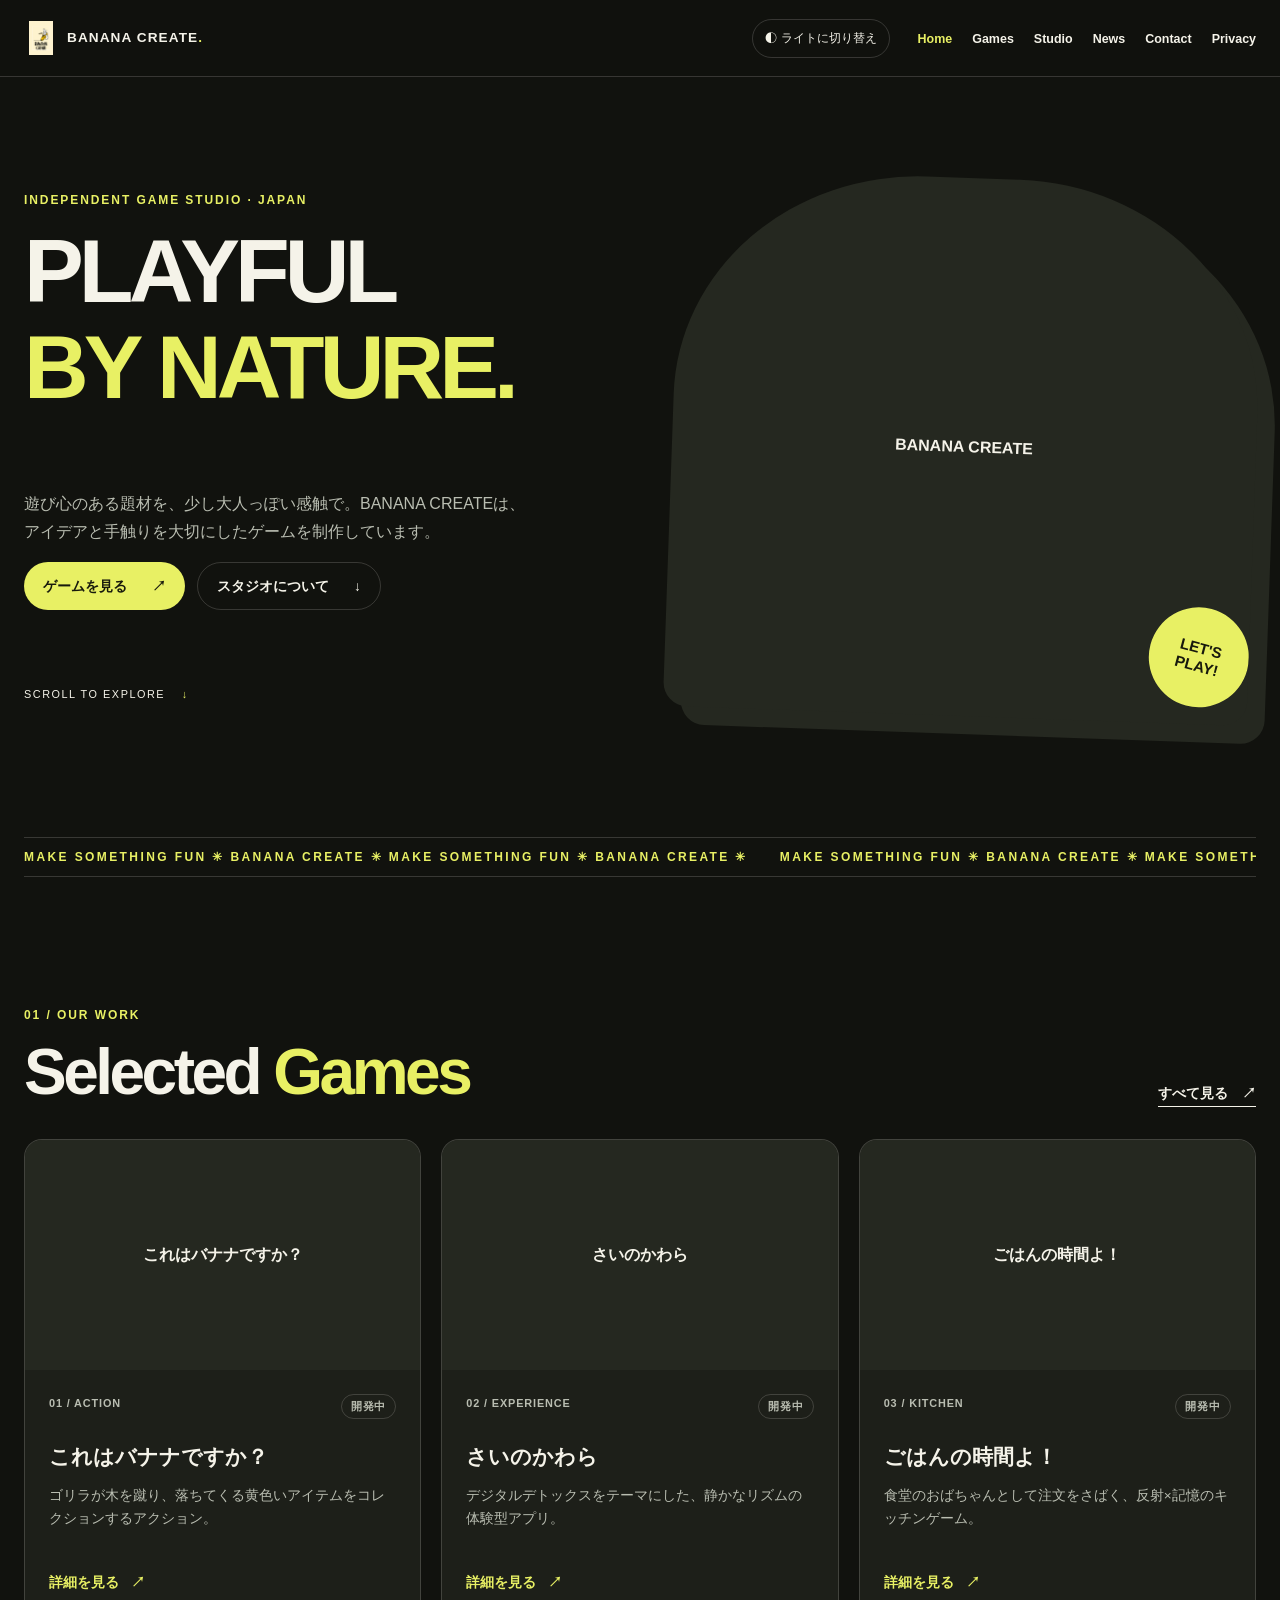
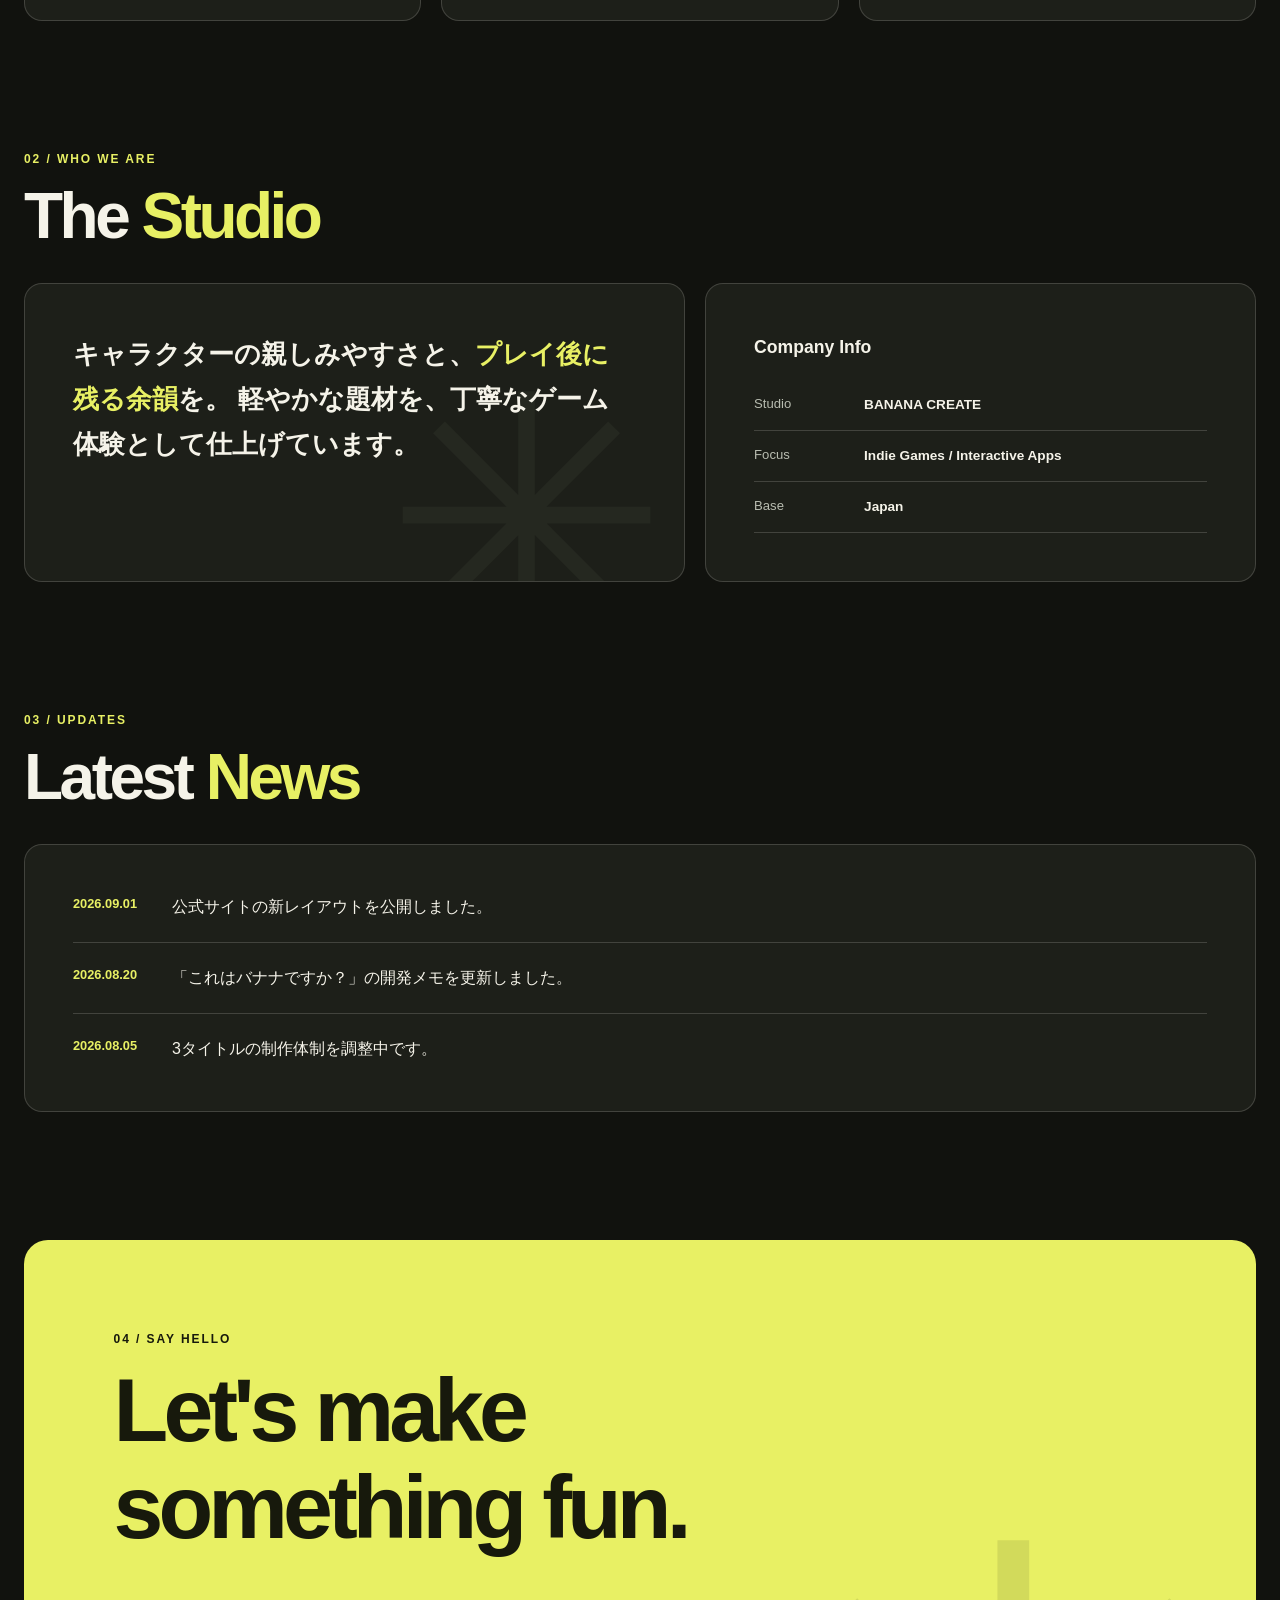
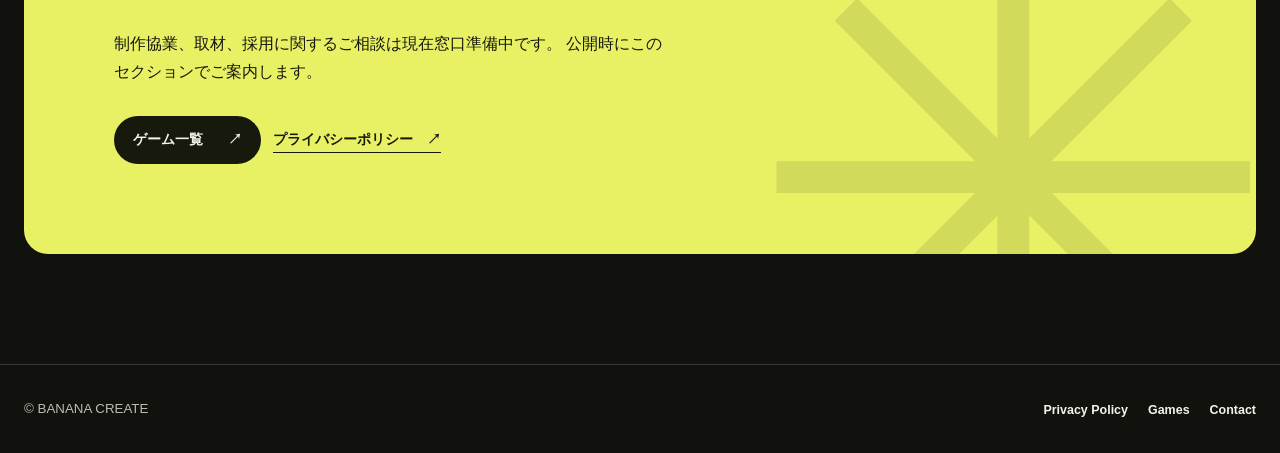
==== commit f6956873: "記号" ====
--- a/styles.css
+++ b/styles.css
@@ -1938,4 +1938,28 @@
   .form-grid {
     grid-template-columns: 1fr;
   }
+}
+
+.decorative-symbol {
+  font-family: Arial, "Helvetica Neue", sans-serif;
+  font-variant-emoji: text;
+}
+
+.panel-symbol,
+.contact-decoration,
+.ticker-track span {
+  font-family: "Apple Symbols", "Segoe UI Symbol", "Arial Unicode MS", "Noto Sans Symbols 2", sans-serif;
+  font-variant-emoji: text;
+  font-feature-settings: "liga" 0, "calt" 0;
+  -webkit-font-smoothing: antialiased;
+  display: inline-block;
+  line-height: 1;
+}
+
+@supports (-webkit-touch-callout: none) {
+  .panel-symbol,
+  .contact-decoration,
+  .ticker-track span {
+    font-family: "Apple Symbols", "Segoe UI Symbol", sans-serif;
+  }
 }
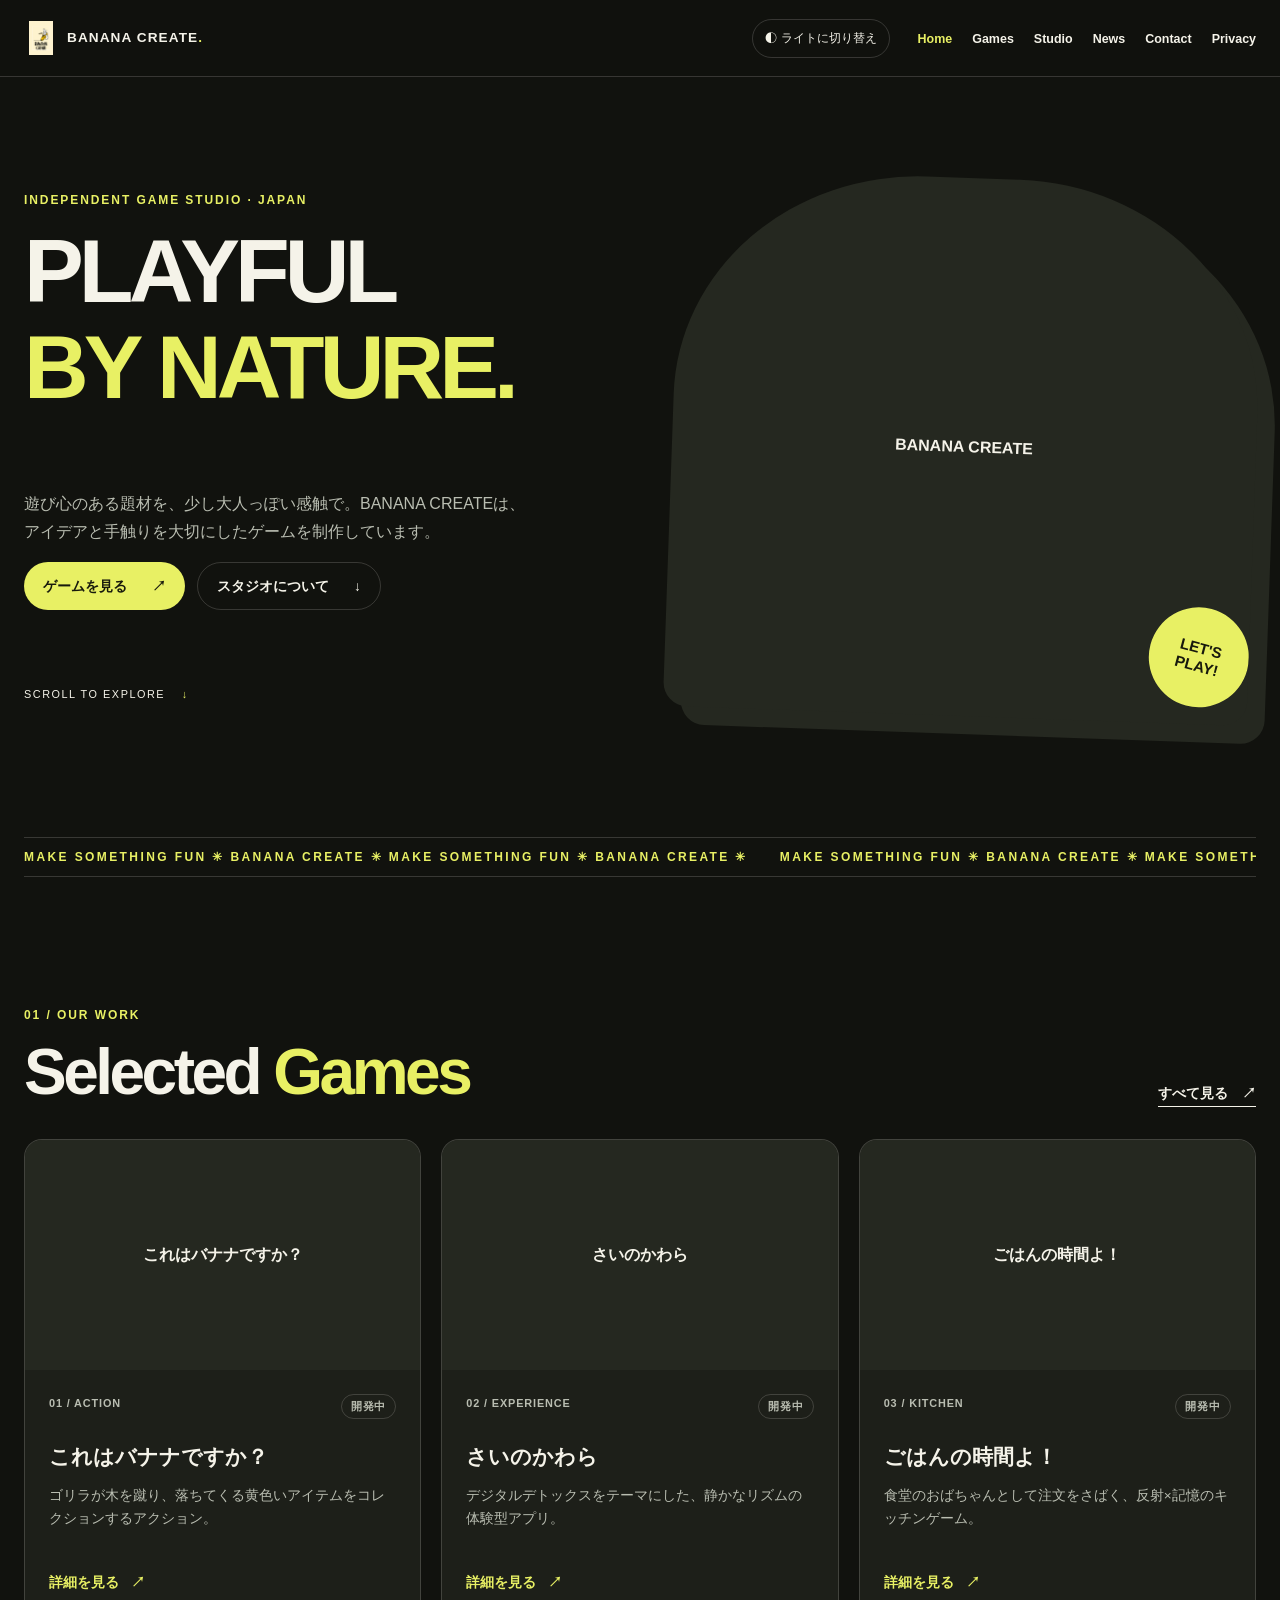
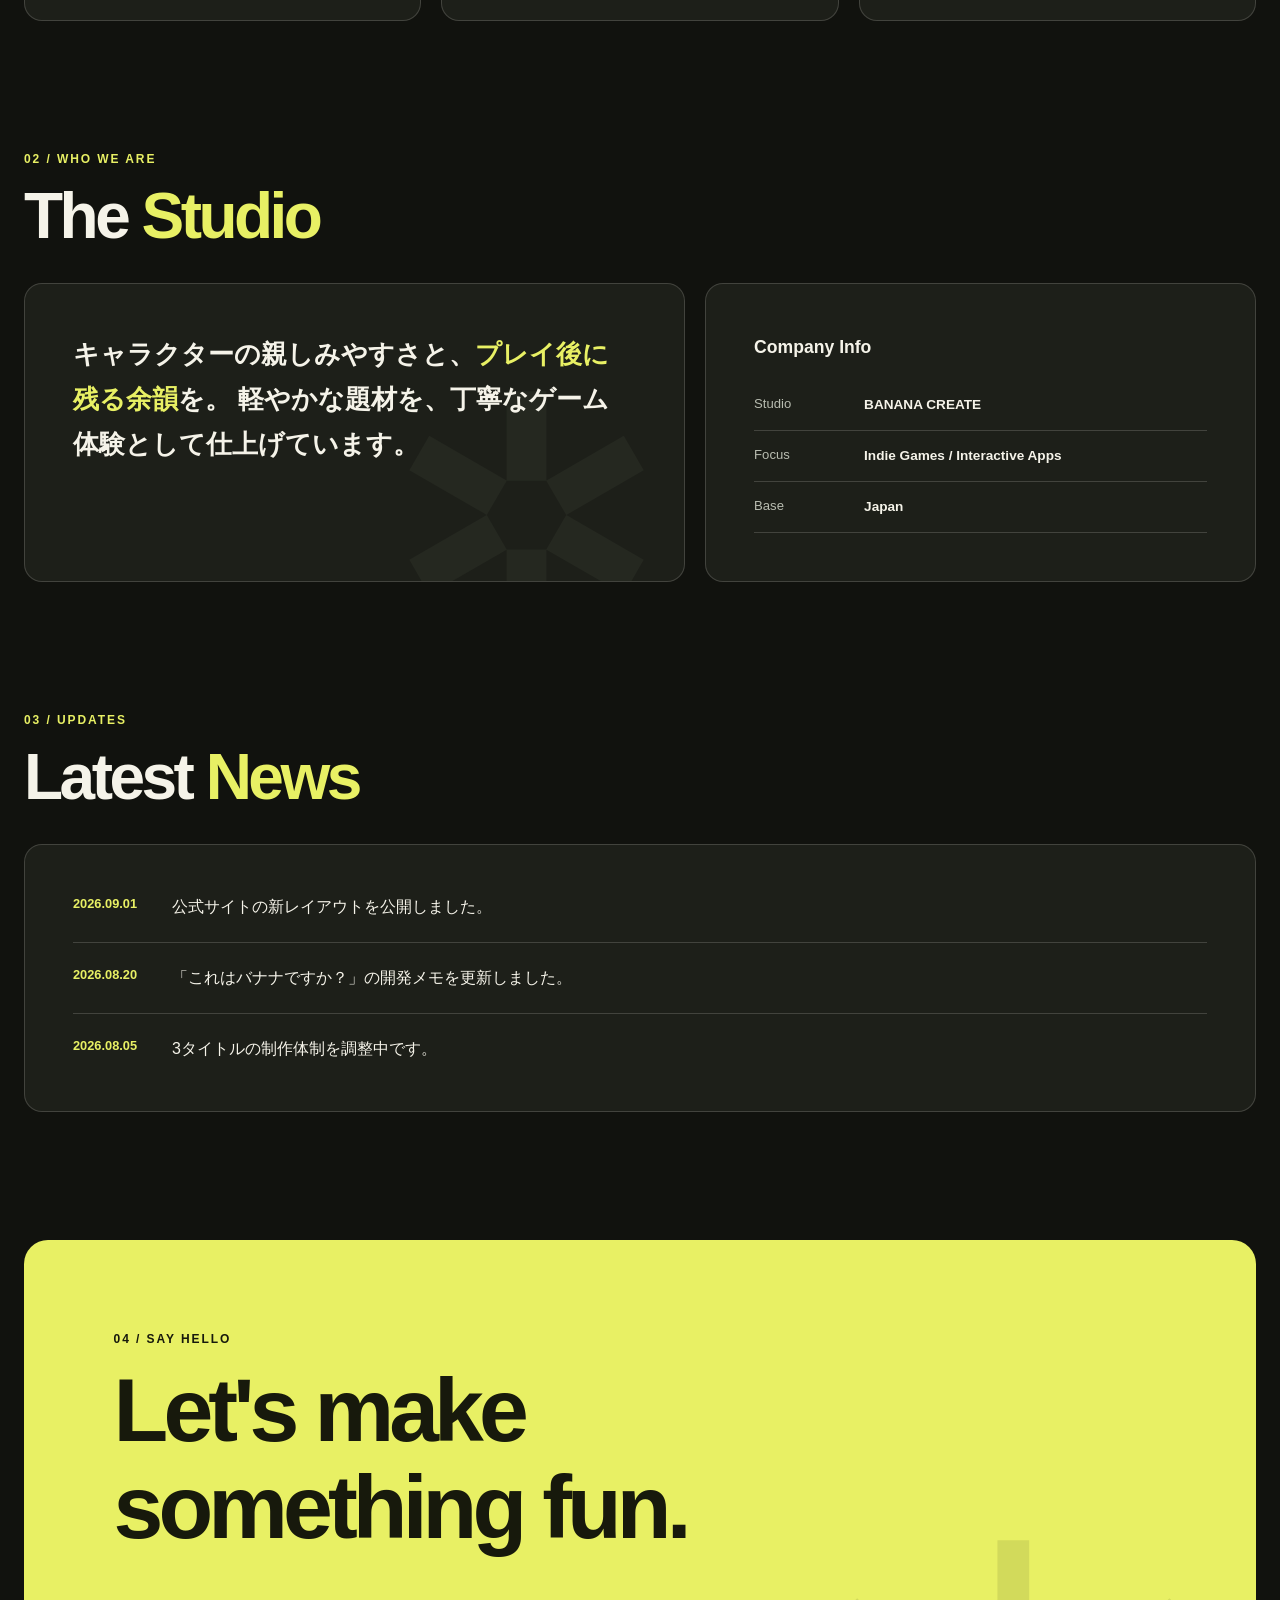
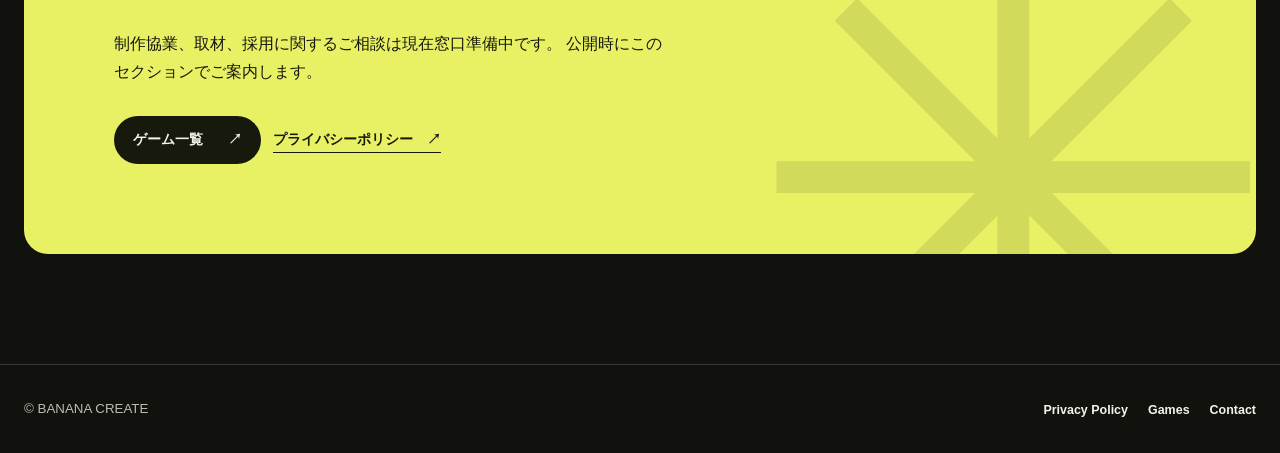
==== commit e96007c8: "絵文字" ====
--- a/index.html
+++ b/index.html
@@ -153,7 +153,7 @@
         </div>
         <div class="split">
           <div class="panel statement" data-reveal>
-            <span class="panel-symbol" aria-hidden="true">✳</span>
+            <span class="panel-symbol" aria-hidden="true">✲</span>
             <p>
               キャラクターの親しみやすさと、<strong>プレイ後に残る余韻</strong>を。
               軽やかな題材を、丁寧なゲーム体験として仕上げています。
--- a/styles.css
+++ b/styles.css
@@ -1948,7 +1948,7 @@
 .panel-symbol,
 .contact-decoration,
 .ticker-track span {
-  font-family: "Apple Symbols", "Segoe UI Symbol", "Arial Unicode MS", "Noto Sans Symbols 2", sans-serif;
+  font-family: "Noto Sans Symbols 2", "Segoe UI Symbol", "Apple Symbols", "Arial Unicode MS", sans-serif;
   font-variant-emoji: text;
   font-feature-settings: "liga" 0, "calt" 0;
   -webkit-font-smoothing: antialiased;
@@ -1960,6 +1960,6 @@
   .panel-symbol,
   .contact-decoration,
   .ticker-track span {
-    font-family: "Apple Symbols", "Segoe UI Symbol", sans-serif;
+    font-family: "Noto Sans Symbols 2", "Segoe UI Symbol", "Apple Symbols", sans-serif;
   }
 }
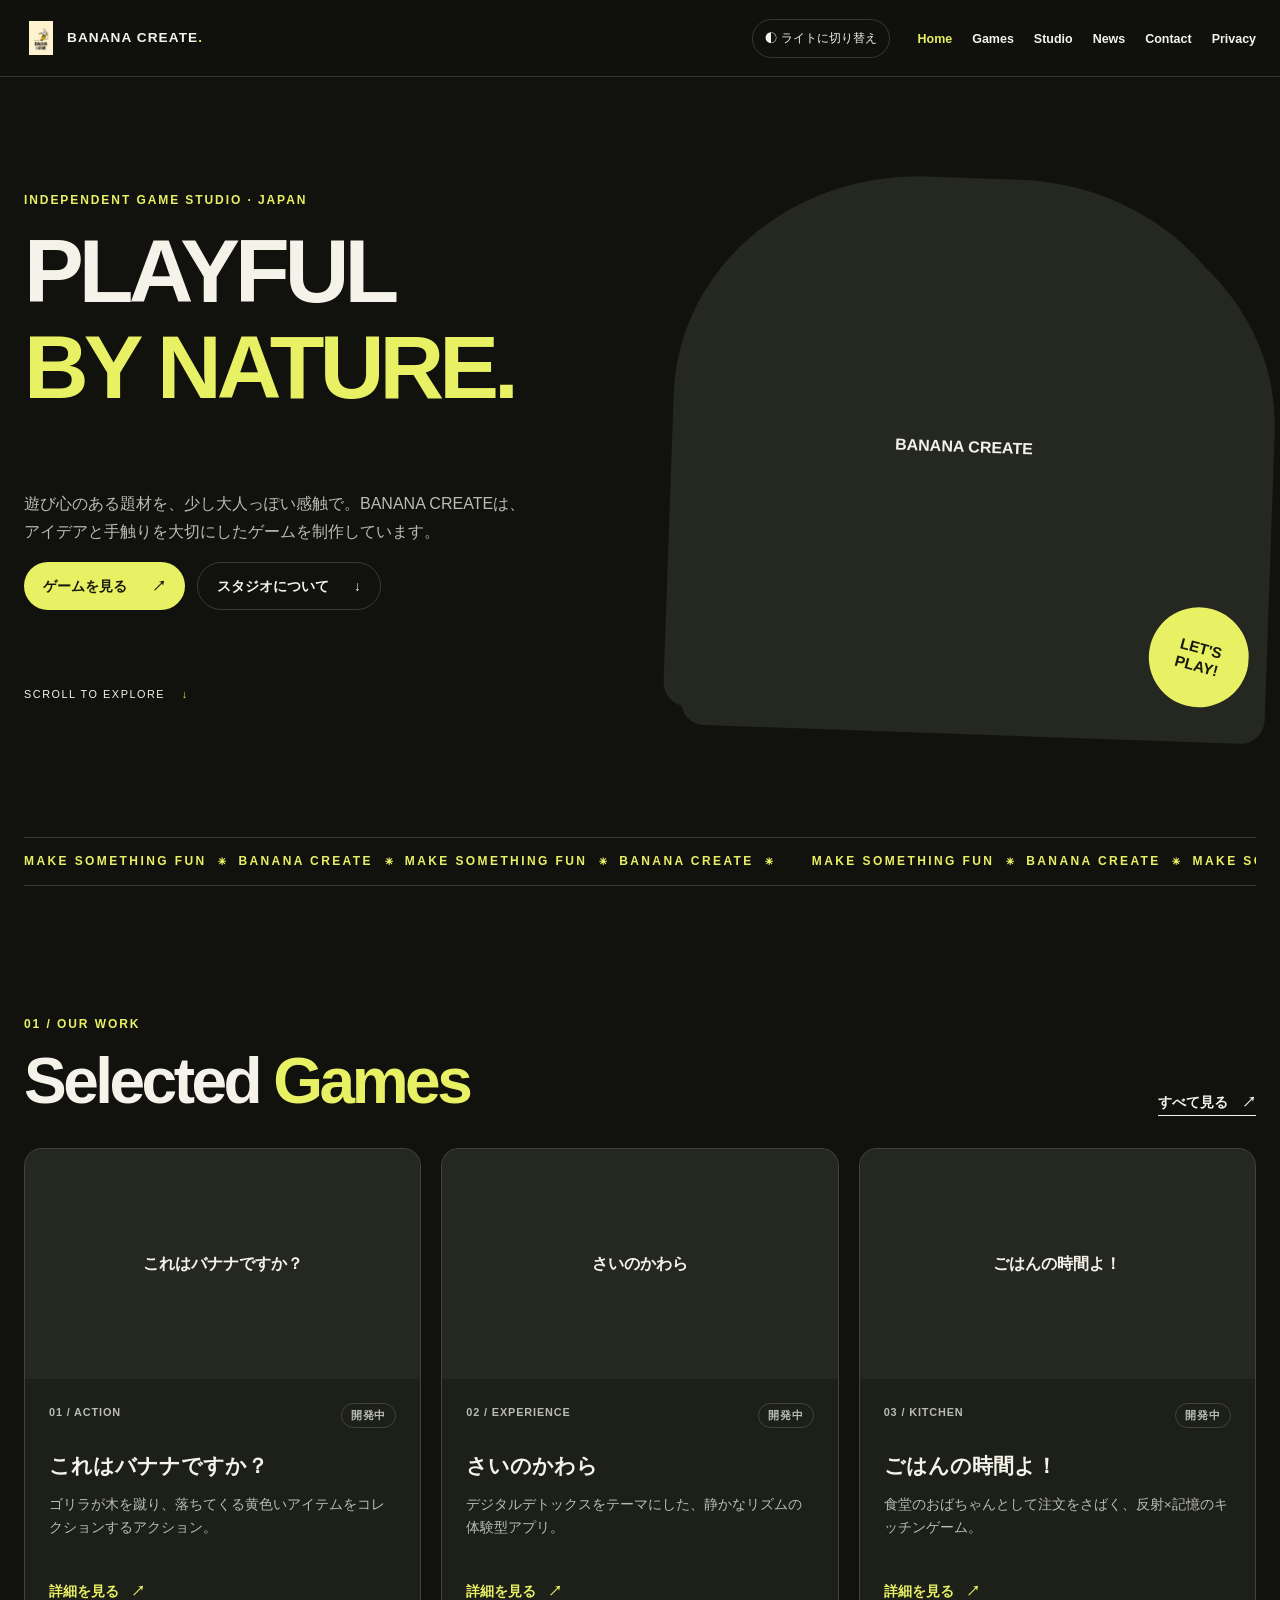
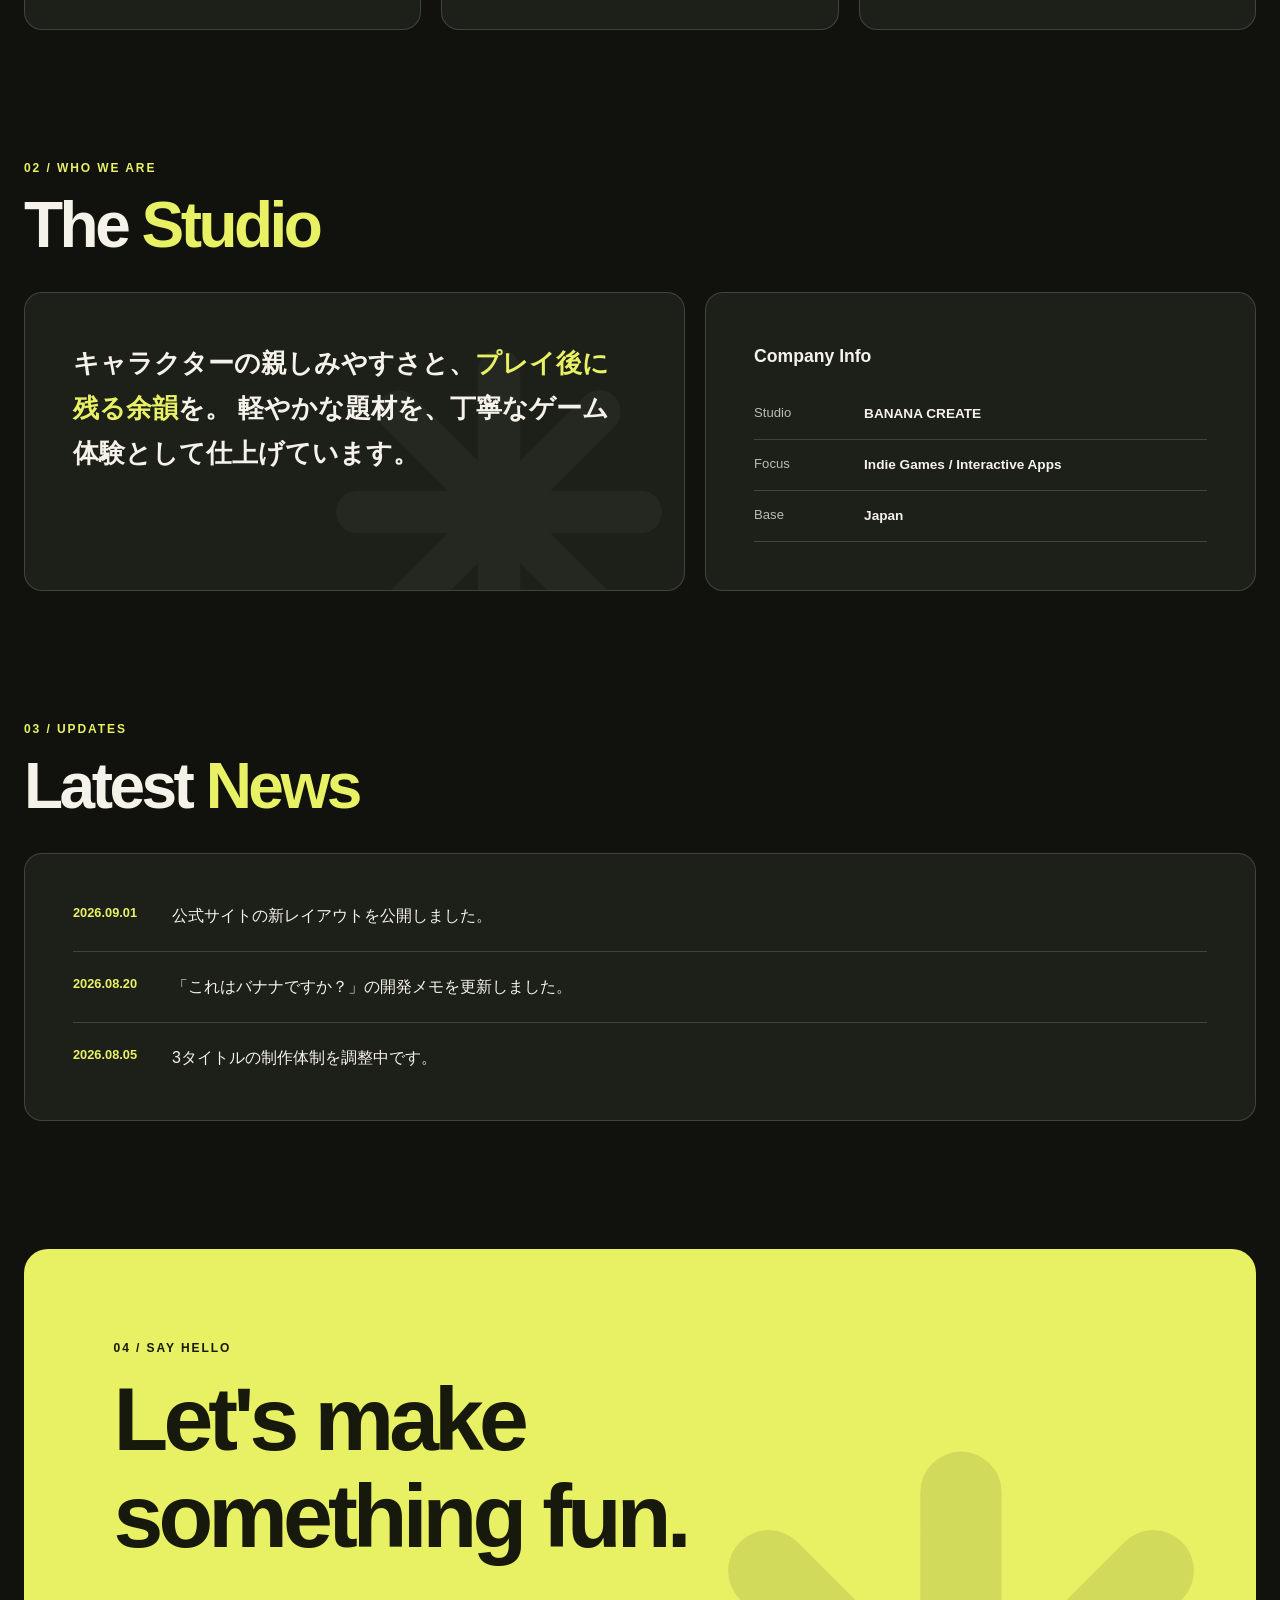
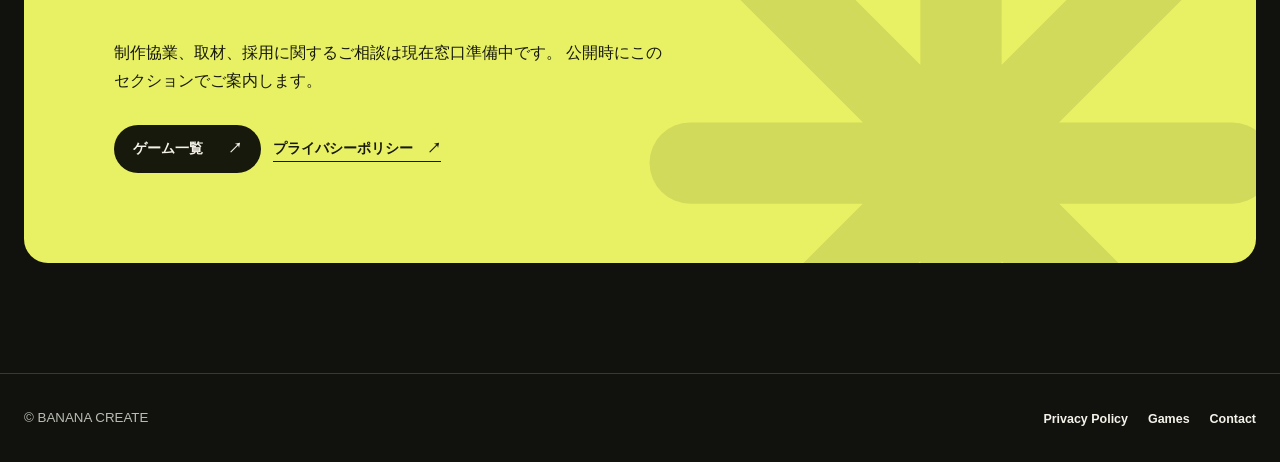
==== commit 2ecdca60: "SVG" ====
--- a/index.html
+++ b/index.html
@@ -13,6 +13,13 @@
     <script src="./script.js" defer></script>
   </head>
   <body>
+    <!-- 装飾マーク（SVG）。文字ではないので絵文字化しない -->
+    <svg width="0" height="0" style="position:absolute" aria-hidden="true" focusable="false">
+      <symbol id="icon-spark" viewBox="0 0 24 24">
+        <path d="M12 2v20M2 12h20M4.9 4.9l14.2 14.2M19.1 4.9L4.9 19.1" />
+      </symbol>
+    </svg>
+
     <a class="skip-link" href="#main">本文へスキップ</a>
     <div class="scroll-progress" aria-hidden="true"></div>
 
@@ -82,8 +89,8 @@
 
       <div class="ticker" aria-hidden="true">
         <div class="ticker-track">
-          <span>MAKE SOMETHING FUN ✳ BANANA CREATE ✳ MAKE SOMETHING FUN ✳ BANANA CREATE ✳</span>
-          <span>MAKE SOMETHING FUN ✳ BANANA CREATE ✳ MAKE SOMETHING FUN ✳ BANANA CREATE ✳</span>
+          <span>MAKE SOMETHING FUN <svg class="icon-spark ticker-mark"><use href="#icon-spark" /></svg> BANANA CREATE <svg class="icon-spark ticker-mark"><use href="#icon-spark" /></svg> MAKE SOMETHING FUN <svg class="icon-spark ticker-mark"><use href="#icon-spark" /></svg> BANANA CREATE <svg class="icon-spark ticker-mark"><use href="#icon-spark" /></svg></span>
+          <span>MAKE SOMETHING FUN <svg class="icon-spark ticker-mark"><use href="#icon-spark" /></svg> BANANA CREATE <svg class="icon-spark ticker-mark"><use href="#icon-spark" /></svg> MAKE SOMETHING FUN <svg class="icon-spark ticker-mark"><use href="#icon-spark" /></svg> BANANA CREATE <svg class="icon-spark ticker-mark"><use href="#icon-spark" /></svg></span>
         </div>
       </div>
 
@@ -153,7 +160,7 @@
         </div>
         <div class="split">
           <div class="panel statement" data-reveal>
-            <span class="panel-symbol" aria-hidden="true">✲</span>
+            <span class="panel-symbol" aria-hidden="true"><svg class="icon-spark"><use href="#icon-spark" /></svg></span>
             <p>
               キャラクターの親しみやすさと、<strong>プレイ後に残る余韻</strong>を。
               軽やかな題材を、丁寧なゲーム体験として仕上げています。
@@ -198,7 +205,7 @@
             <a class="btn btn-dark" href="./games/index.html">ゲーム一覧 <span aria-hidden="true">↗</span></a>
             <a class="text-link" href="./privacy.html">プライバシーポリシー <span aria-hidden="true">↗</span></a>
           </div>
-          <span class="contact-decoration" aria-hidden="true">✳</span>
+          <span class="contact-decoration" aria-hidden="true"><svg class="icon-spark"><use href="#icon-spark" /></svg></span>
         </div>
       </section>
     </main>
--- a/styles.css
+++ b/styles.css
@@ -1940,26 +1940,21 @@
   }
 }
 
-.decorative-symbol {
-  font-family: Arial, "Helvetica Neue", sans-serif;
-  font-variant-emoji: text;
-}
-
-.panel-symbol,
-.contact-decoration,
-.ticker-track span {
-  font-family: "Noto Sans Symbols 2", "Segoe UI Symbol", "Apple Symbols", "Arial Unicode MS", sans-serif;
-  font-variant-emoji: text;
-  font-feature-settings: "liga" 0, "calt" 0;
-  -webkit-font-smoothing: antialiased;
+/* 装飾マーク（SVG） */
+.icon-spark {
   display: inline-block;
-  line-height: 1;
-}
-
-@supports (-webkit-touch-callout: none) {
-  .panel-symbol,
-  .contact-decoration,
-  .ticker-track span {
-    font-family: "Noto Sans Symbols 2", "Segoe UI Symbol", "Apple Symbols", sans-serif;
-  }
+  width: 1em;
+  height: 1em;
+  fill: none;
+  stroke: currentColor;
+  stroke-width: 3;
+  stroke-linecap: round;
+  vertical-align: -0.1em;
+}
+
+.ticker-mark {
+  width: 0.7em;
+  height: 0.7em;
+  margin: 0 0.5em;
+  vertical-align: 0;
 }
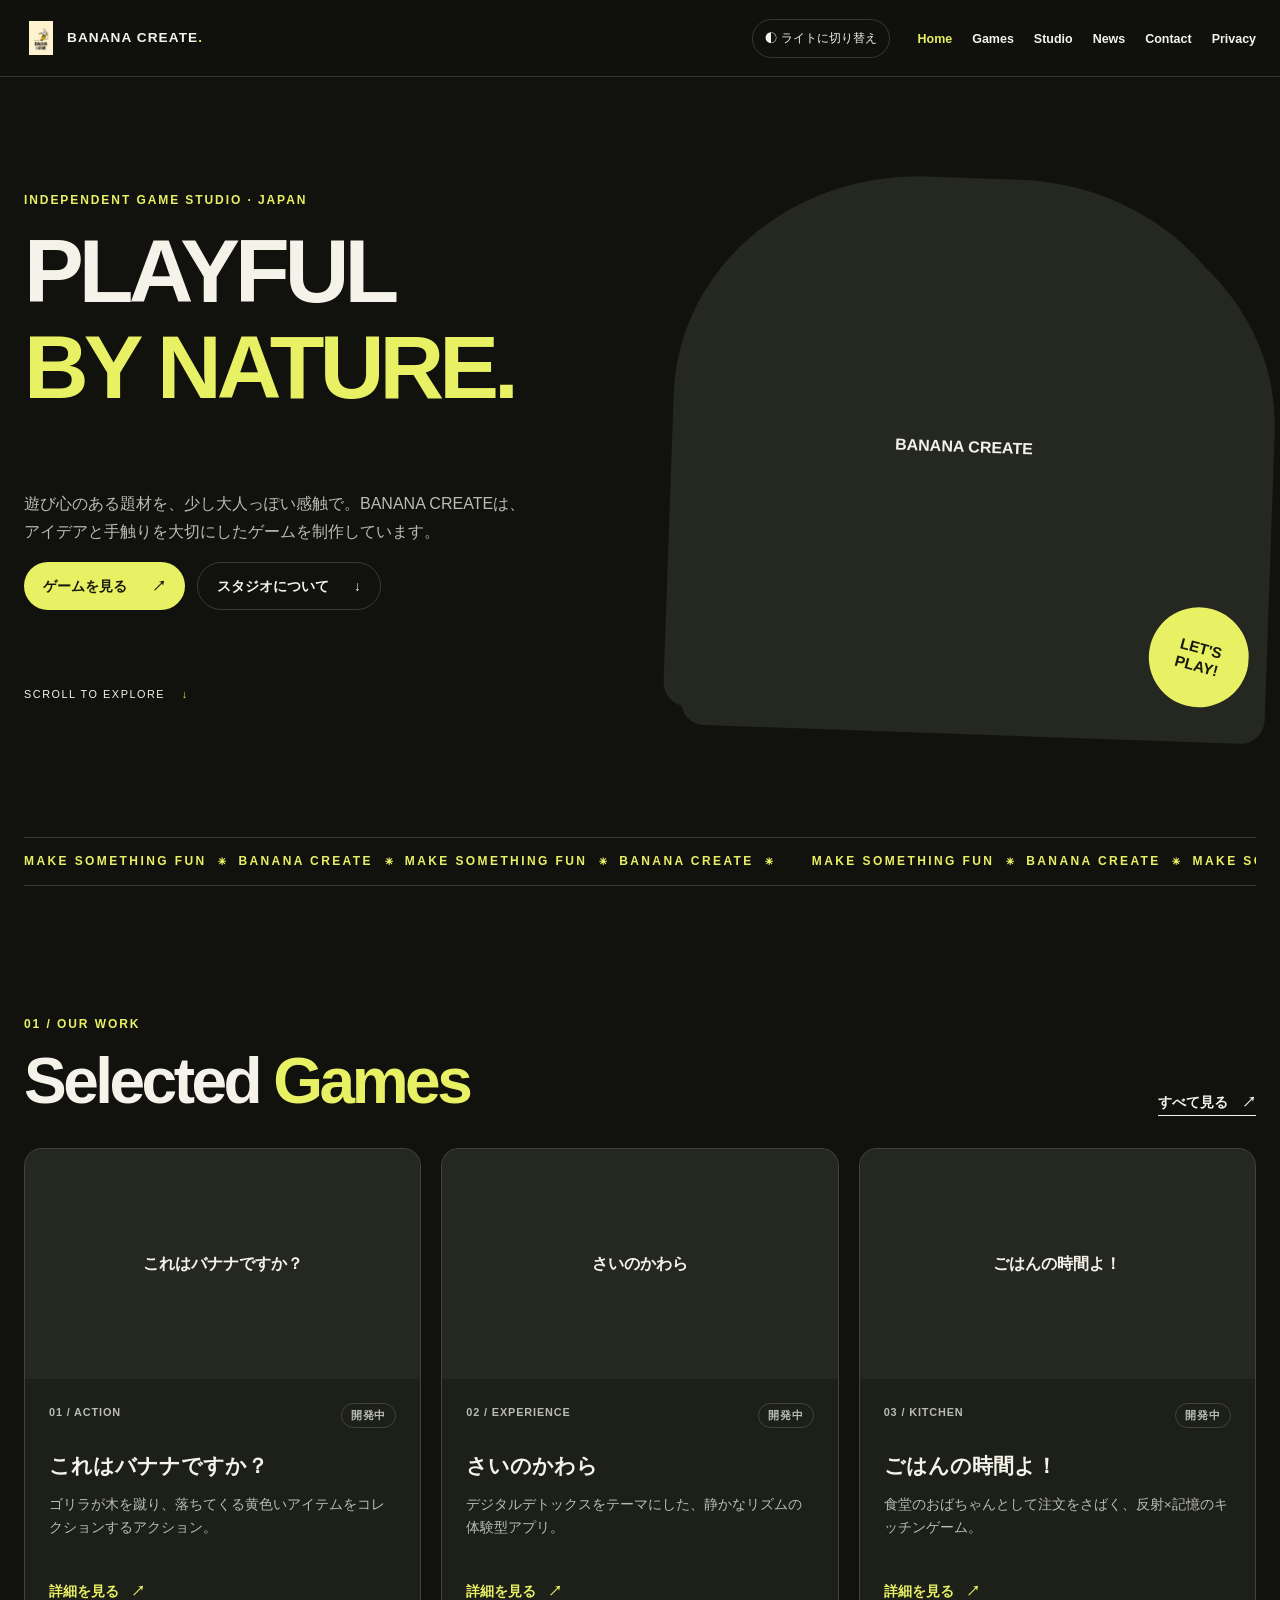
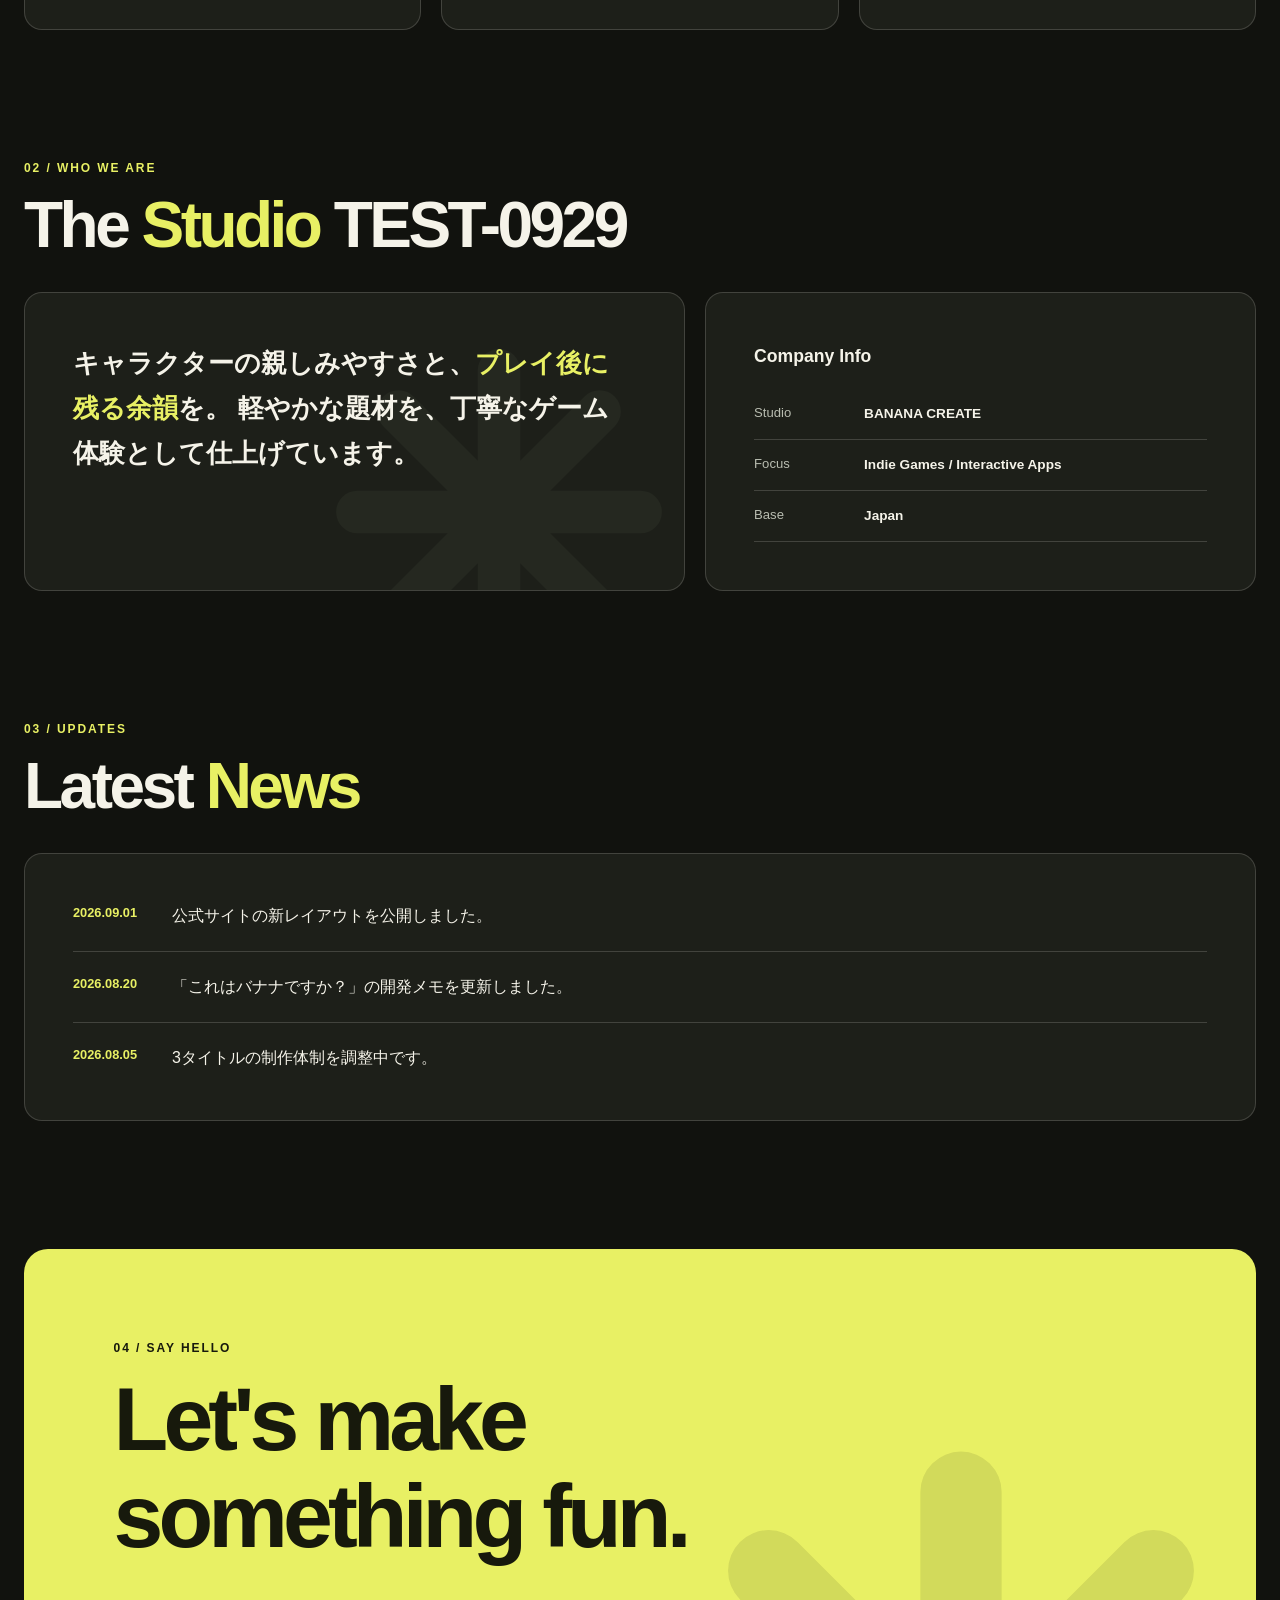
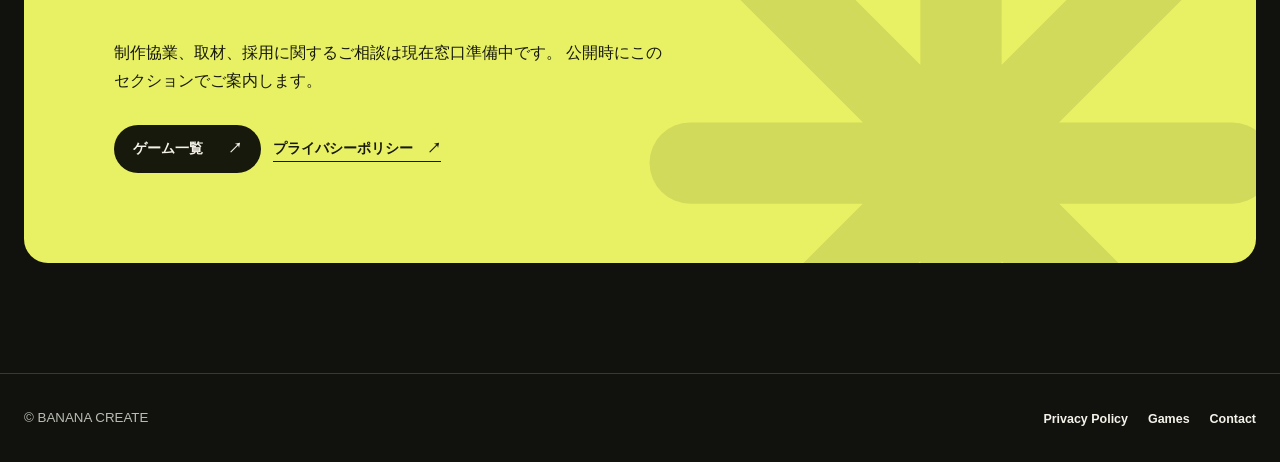
==== commit 7f6eacb3: "デバック" ====
--- a/index.html
+++ b/index.html
@@ -155,7 +155,7 @@
         <div class="section-head" data-reveal>
           <div>
             <p class="eyebrow">02 / WHO WE ARE</p>
-            <h2 id="about-title">The <em>Studio</em></h2>
+            <h2 id="about-title">The <em>Studio</em> TEST-0929</h2>
           </div>
         </div>
         <div class="split">
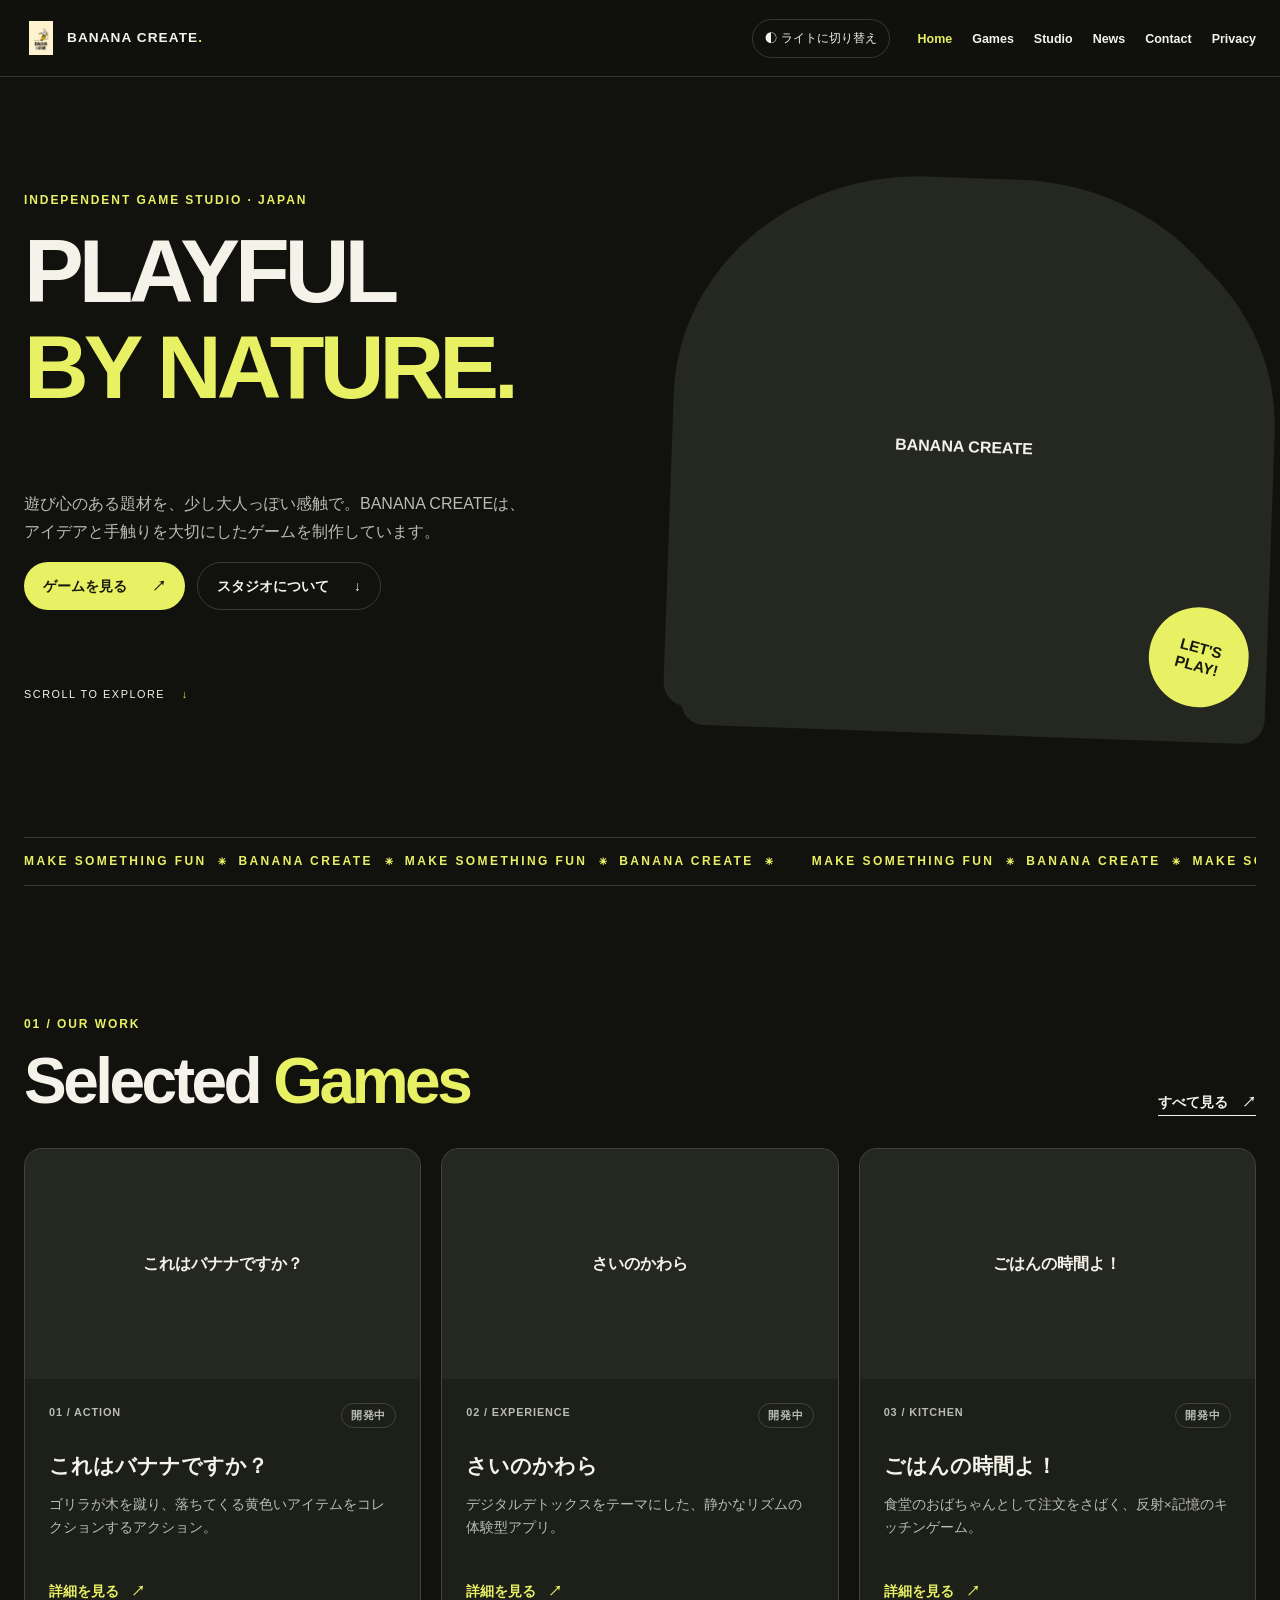
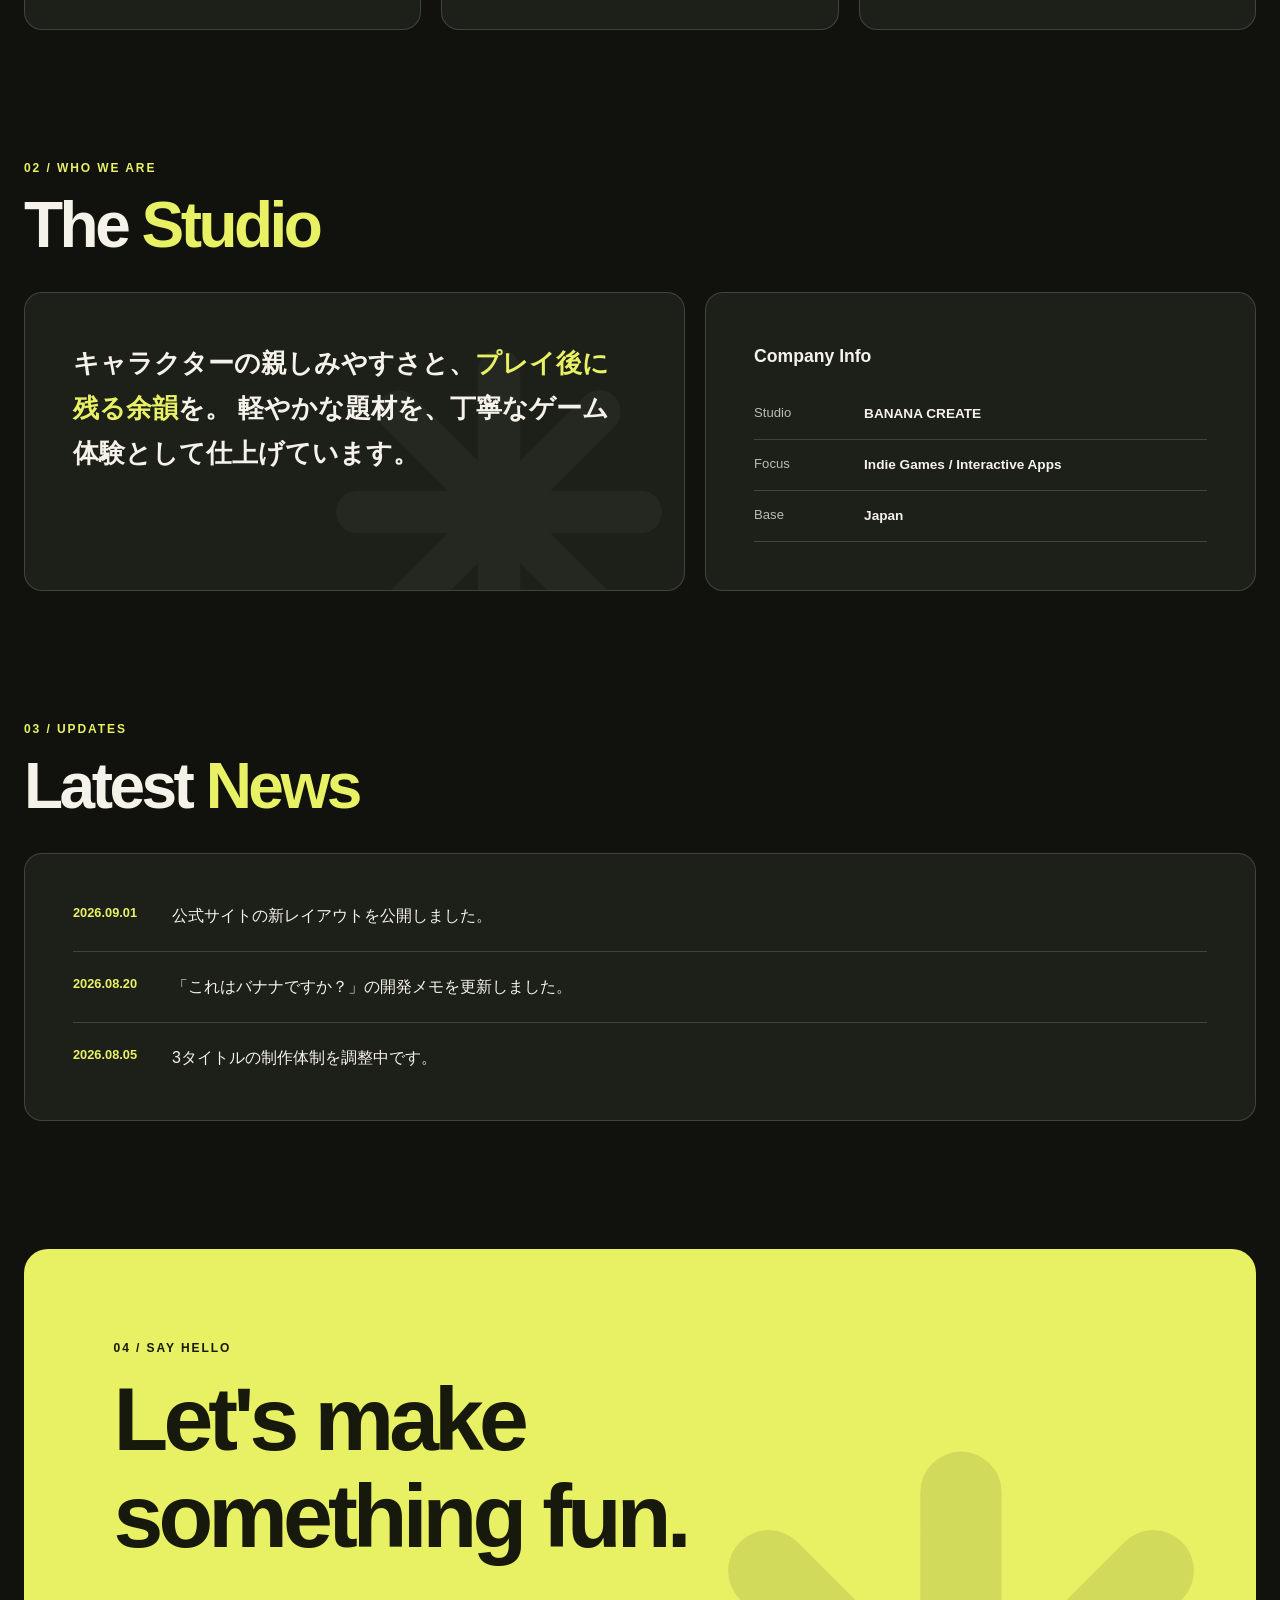
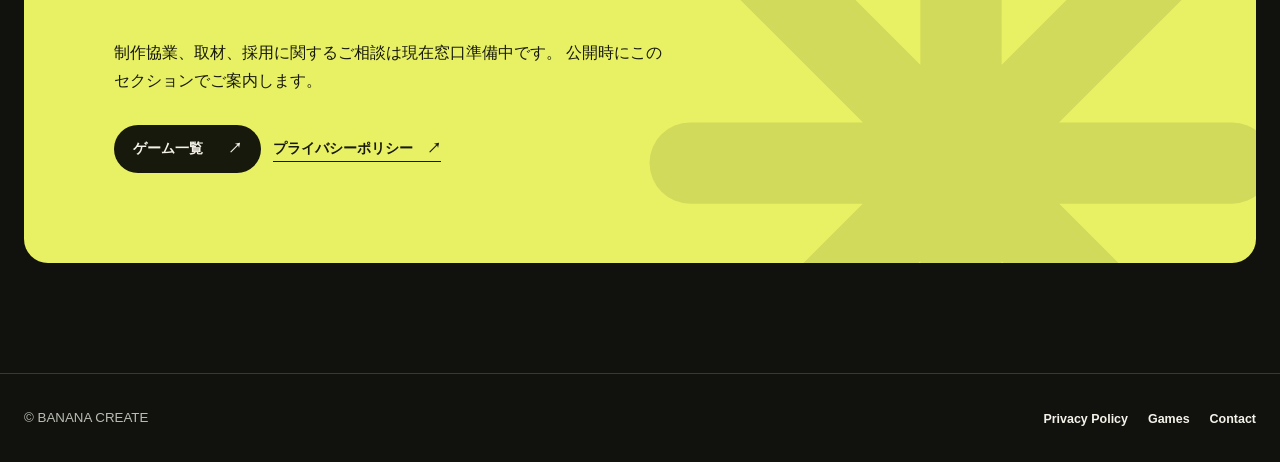
==== commit e976b303: "記号" ====
--- a/index.html
+++ b/index.html
@@ -155,7 +155,7 @@
         <div class="section-head" data-reveal>
           <div>
             <p class="eyebrow">02 / WHO WE ARE</p>
-            <h2 id="about-title">The <em>Studio</em> TEST-0929</h2>
+            <h2 id="about-title">The <em>Studio</em></h2>
           </div>
         </div>
         <div class="split">
--- a/styles.css
+++ b/styles.css
@@ -1957,4 +1957,18 @@
   height: 0.7em;
   margin: 0 0.5em;
   vertical-align: 0;
+}
+
+/* 見出し内の装飾マーク */
+.eyebrow-mark {
+  width: 0.8em;
+  height: 0.8em;
+  margin-inline: 0.45em;
+  vertical-align: -0.05em;
+  stroke-width: 3;
+  flex: 0 0 auto;
+}
+
+.eyebrow {
+  align-items: center;
 }
